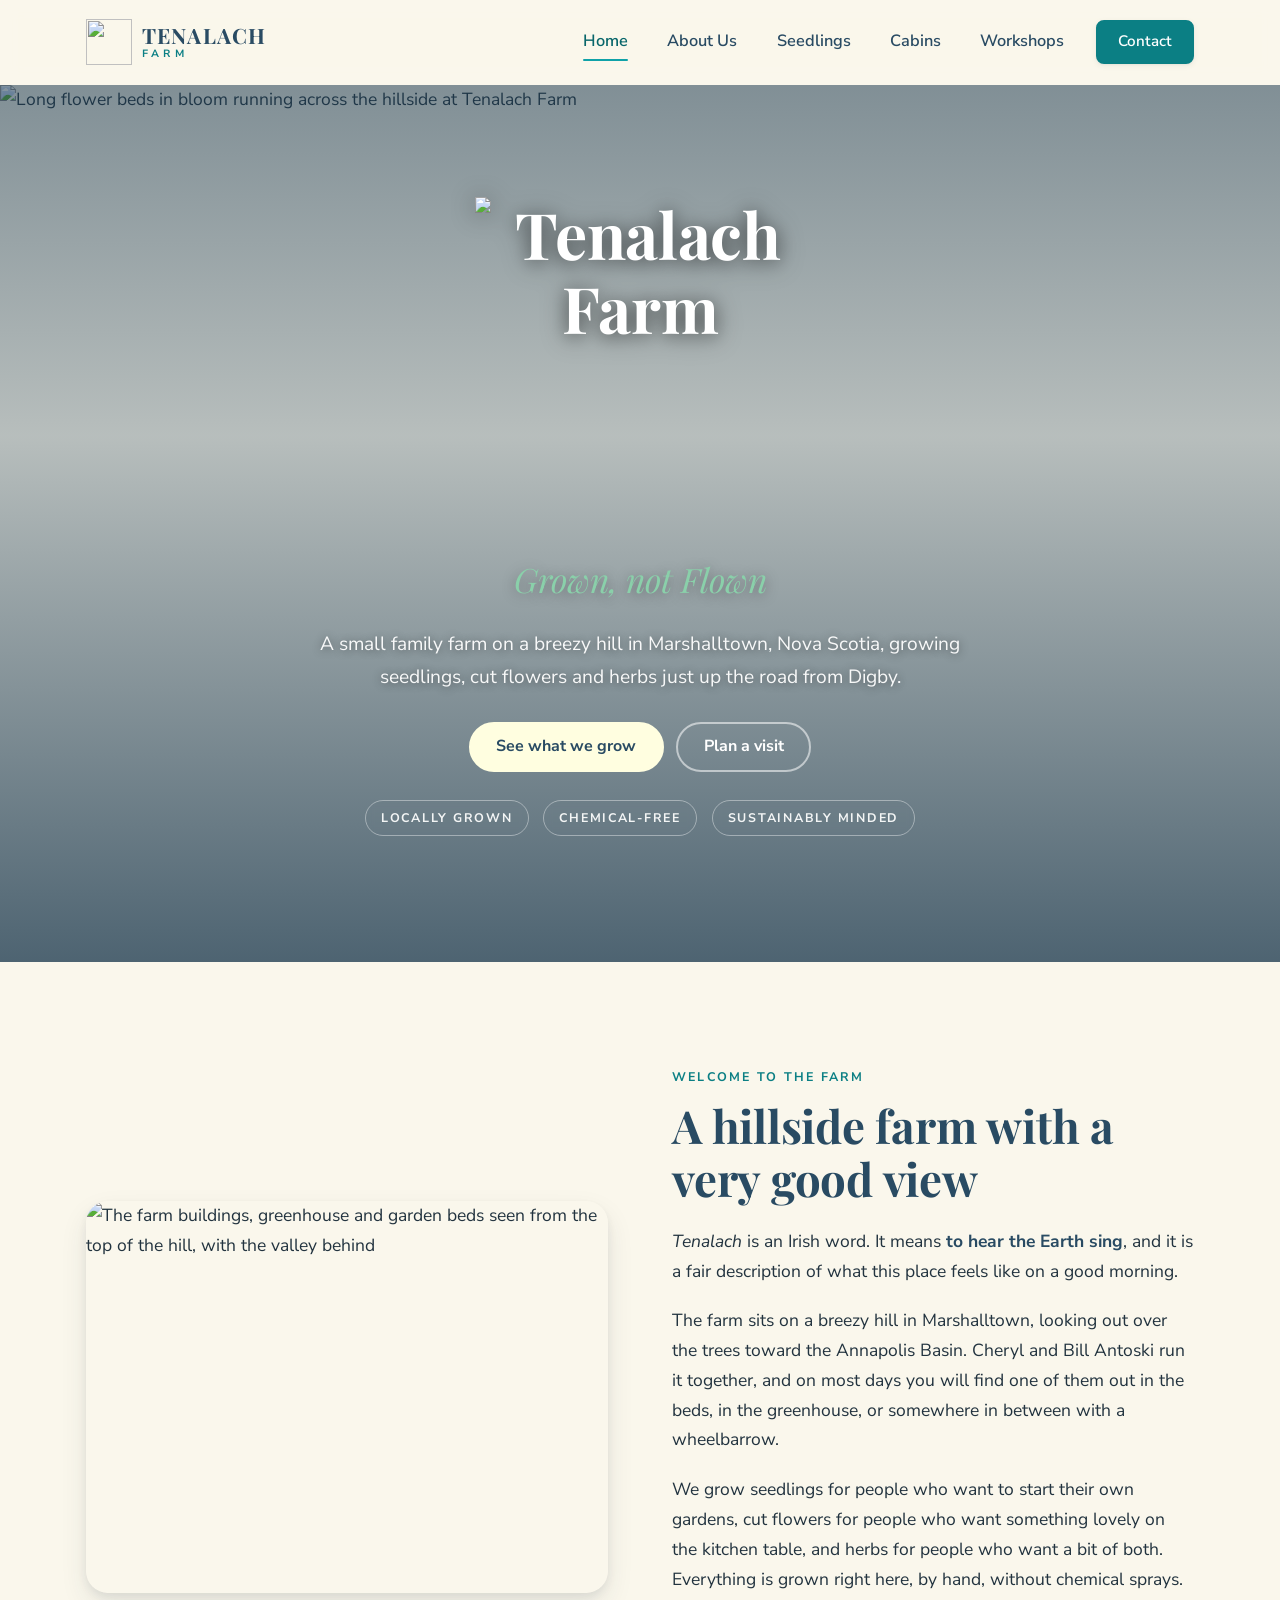
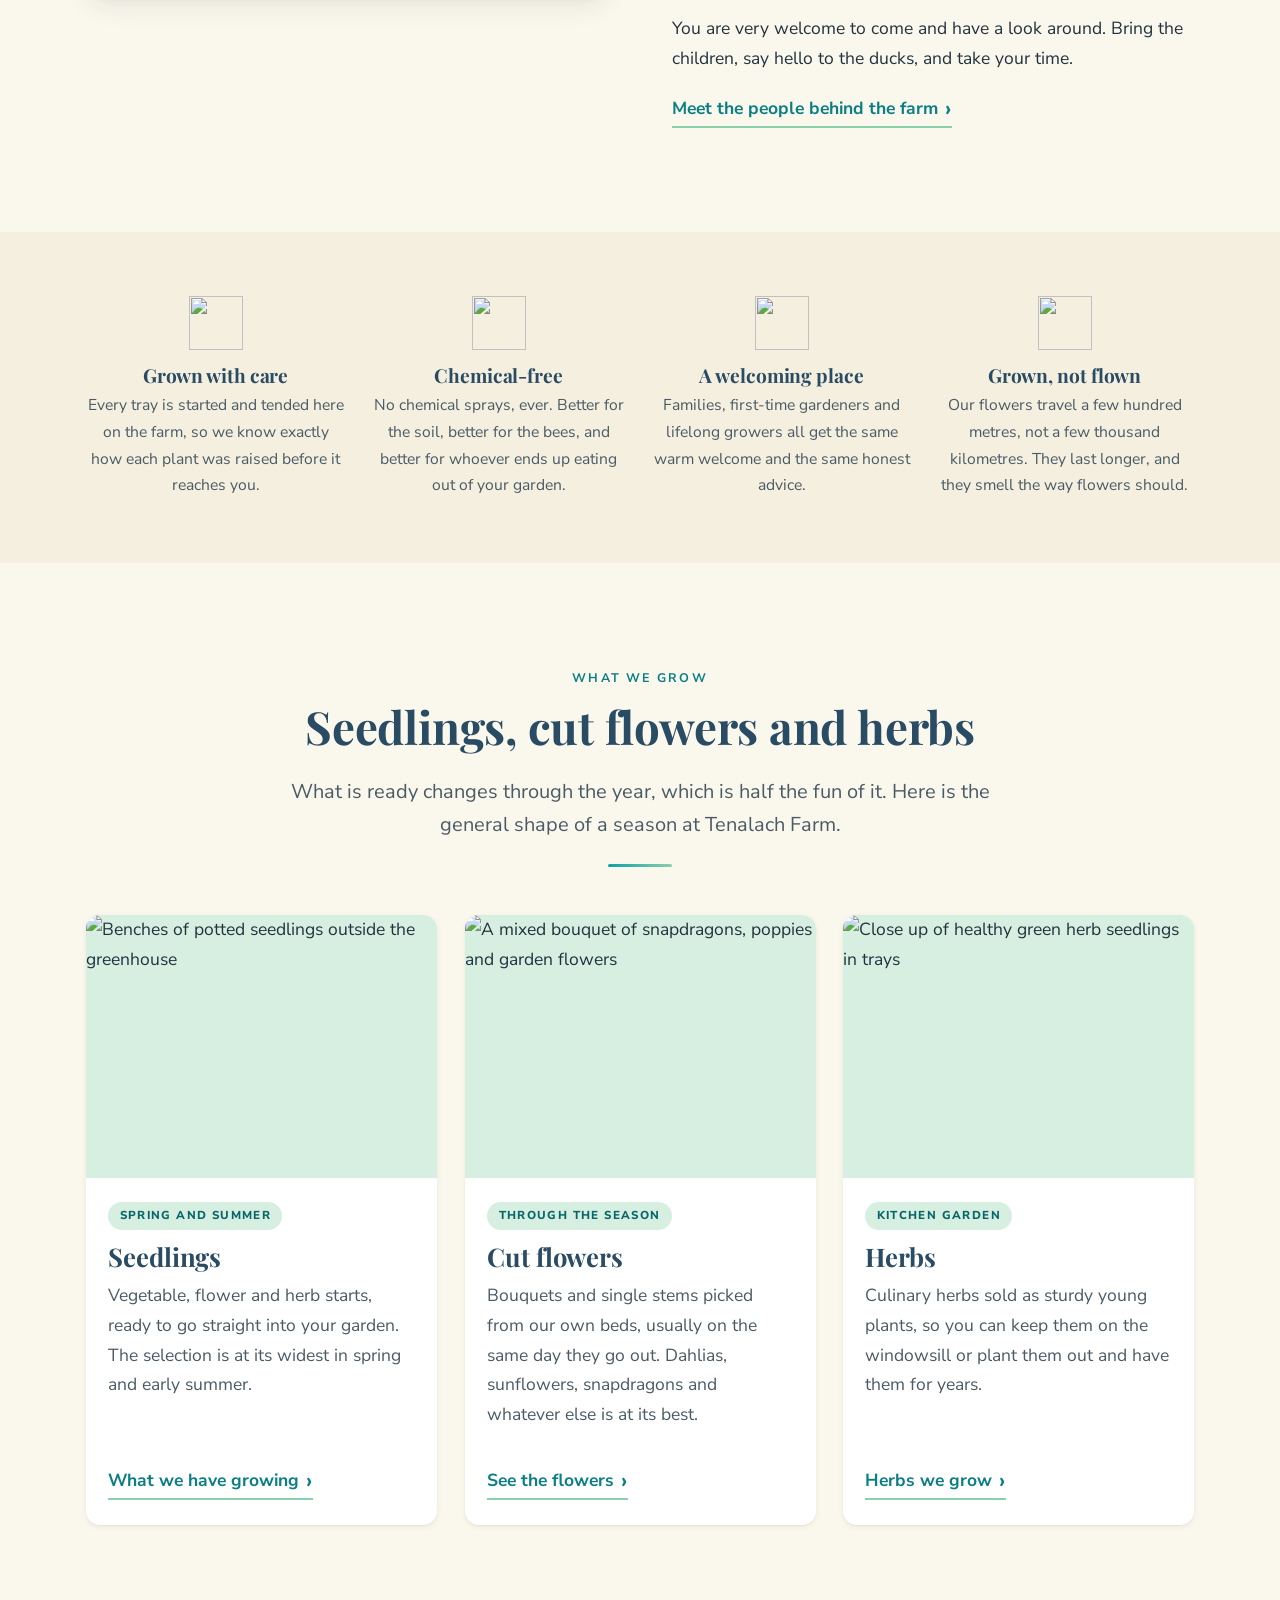
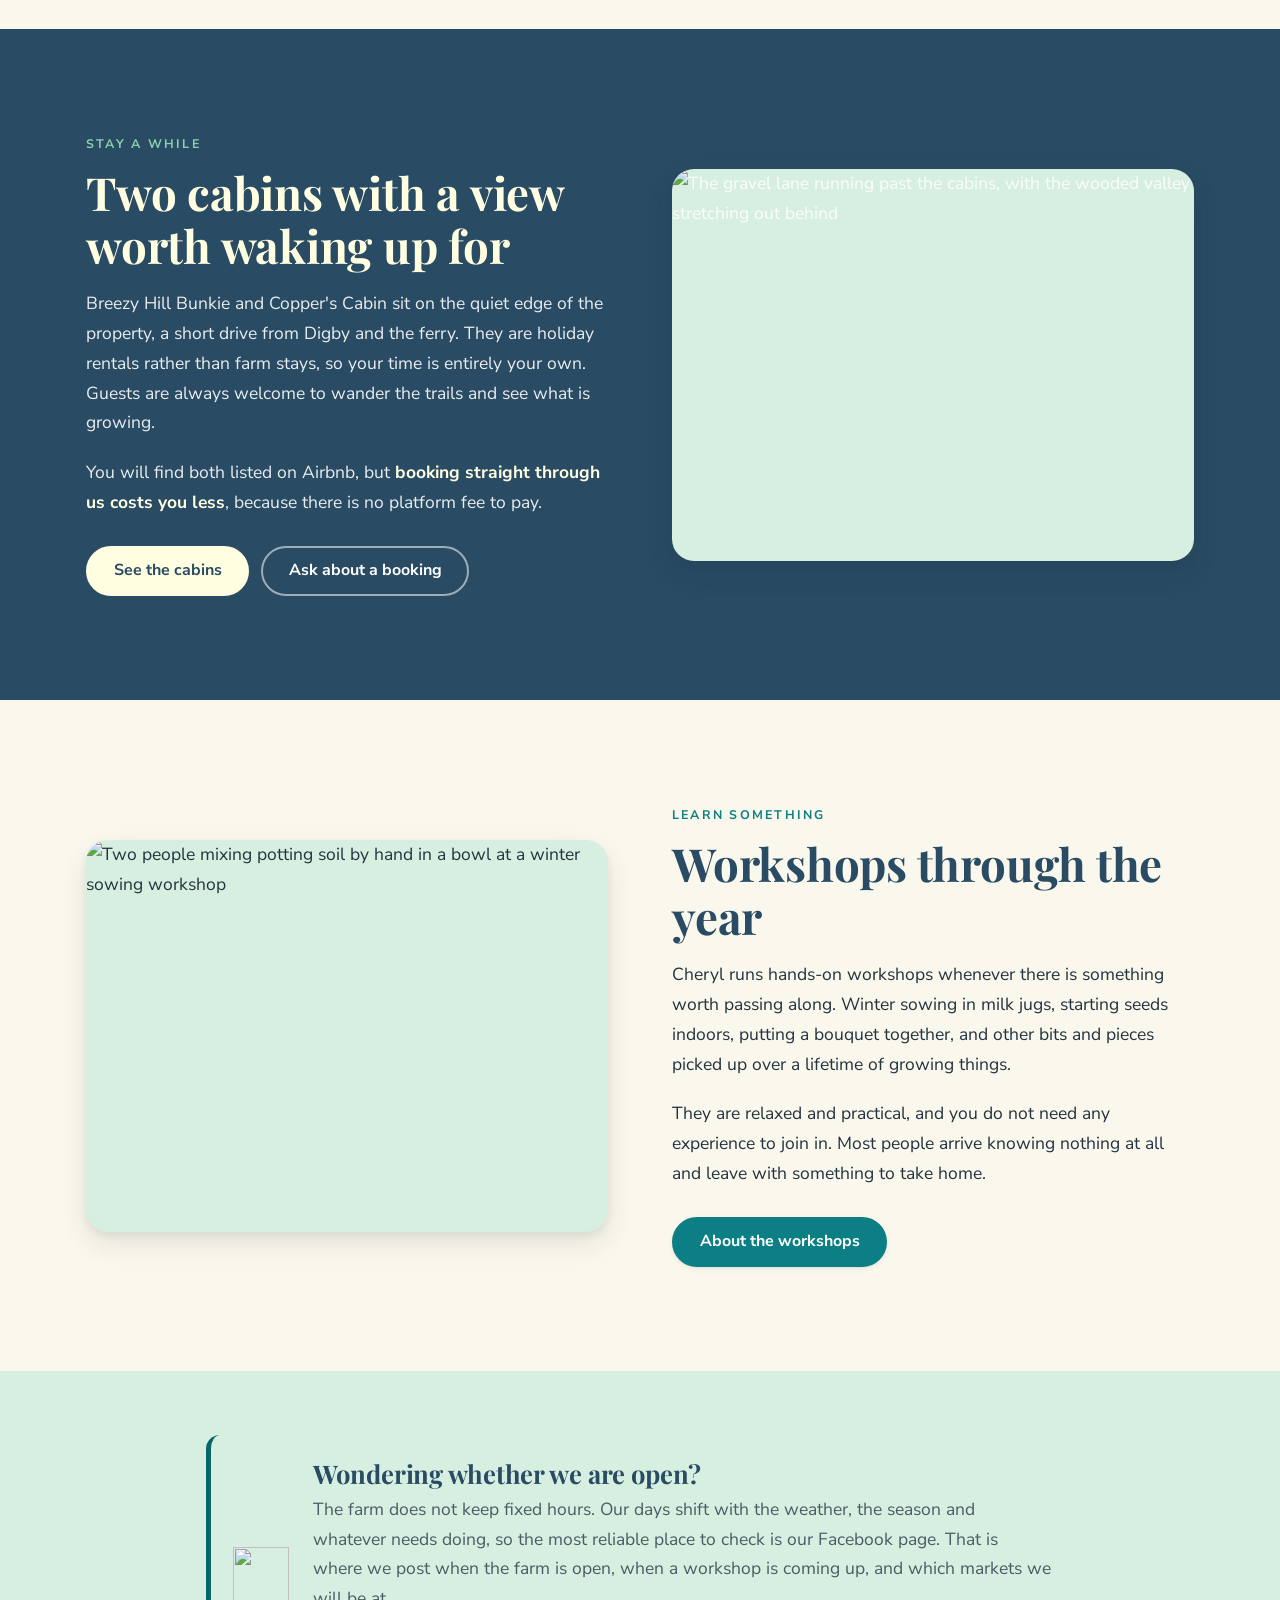
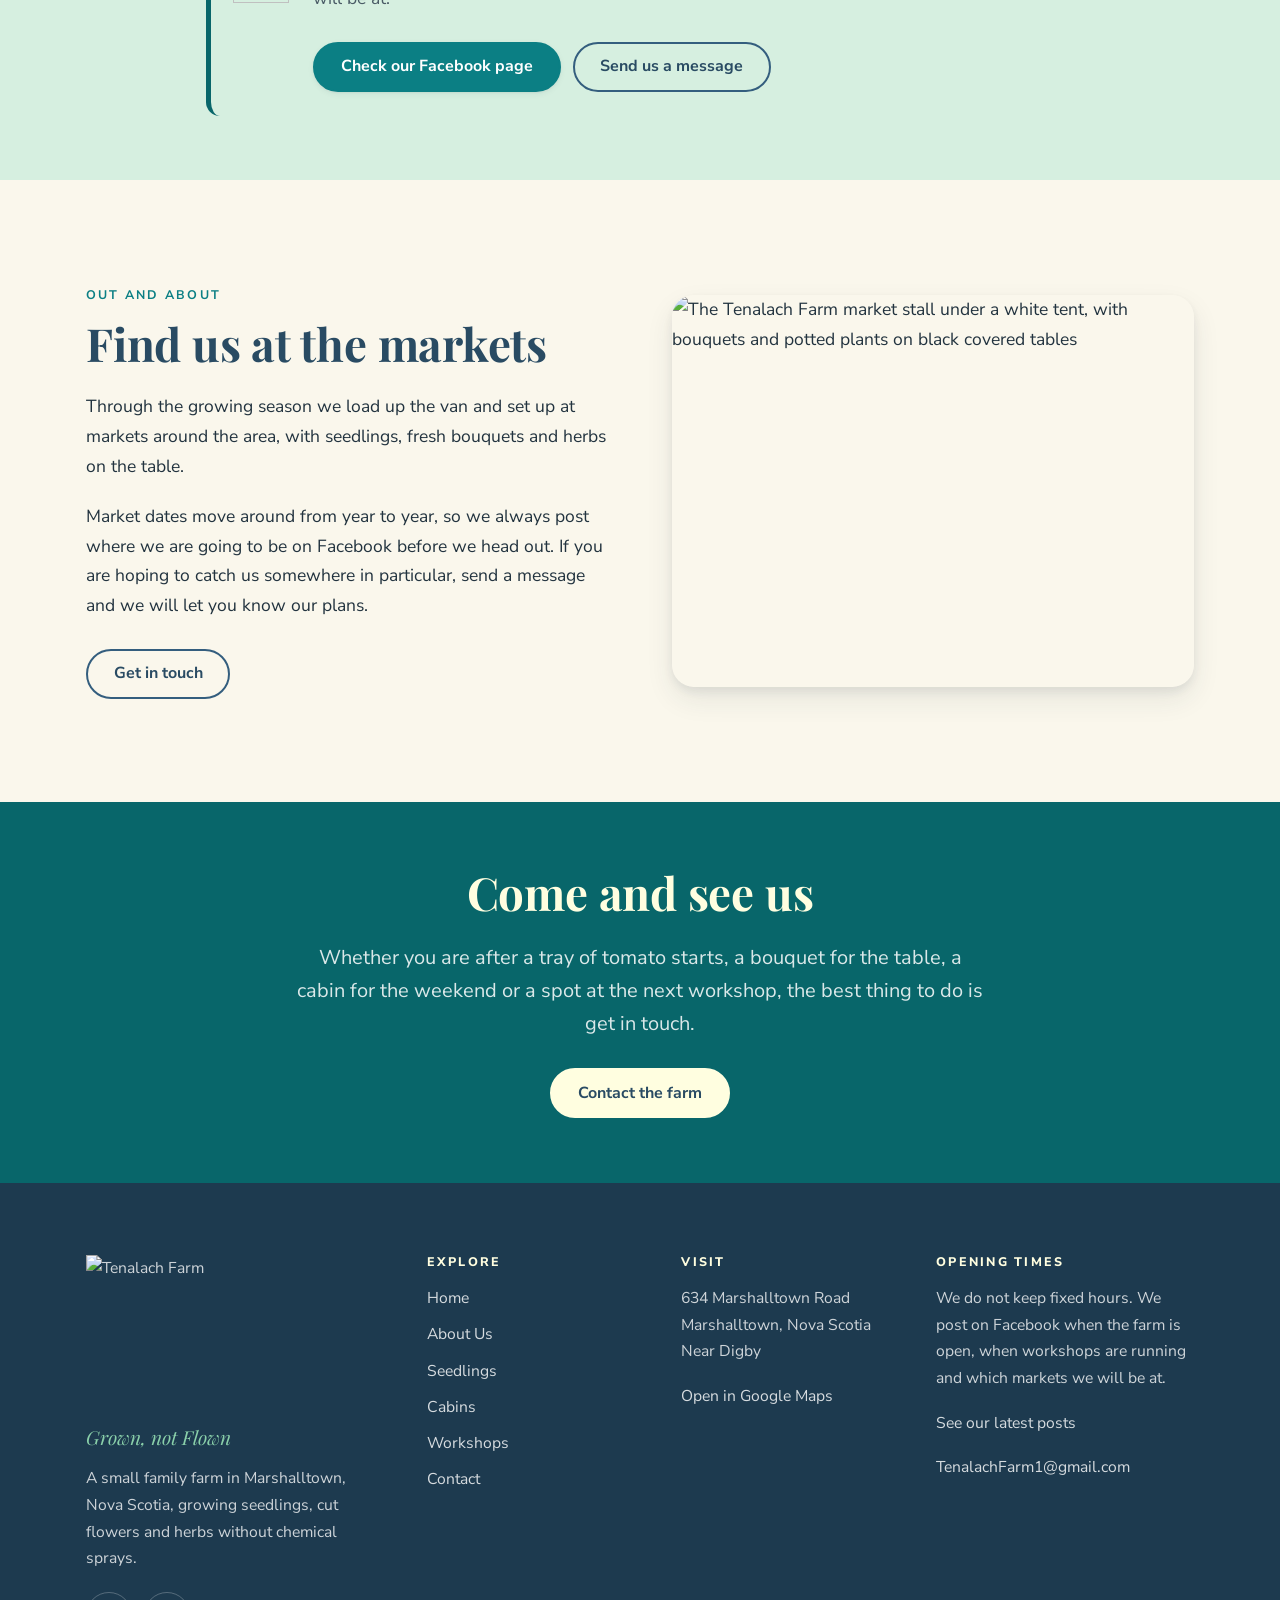
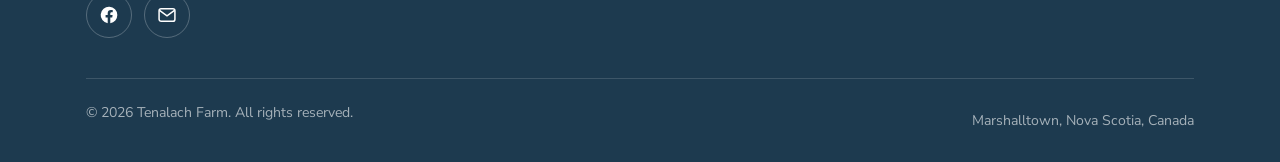
==== index.html @ 97e1217d "Add files via upload" ====
<!DOCTYPE html>
<html lang="en-CA">
<head>
<meta charset="utf-8">
<meta name="viewport" content="width=device-width, initial-scale=1">
<title>Tenalach Farm | Seedlings, Cut Flowers and Herbs in Marshalltown, Nova Scotia</title>
<meta name="description" content="A small family farm in Marshalltown, Nova Scotia, near Digby. Locally grown seedlings, cut flowers and herbs, hands-on workshops and two cabin rentals with a view.">
<link rel="canonical" href="https://tenalachfarm.ca/">

<meta property="og:type" content="website">
<meta property="og:title" content="Tenalach Farm | Marshalltown, Nova Scotia">
<meta property="og:description" content="Grown, not flown. Seedlings, cut flowers and herbs from a small family farm near Digby, Nova Scotia.">
<meta property="og:image" content="https://tenalachfarm.ca/images/farm/farm-flower-rows.jpg">
<meta property="og:locale" content="en_CA">
<meta name="theme-color" content="#345e7e">

<link rel="icon" href="images/brand/favicon.png" type="image/png">
<link rel="apple-touch-icon" href="images/brand/logo-mark.png">

<link rel="preconnect" href="https://fonts.googleapis.com">
<link rel="preconnect" href="https://fonts.gstatic.com" crossorigin>
<link href="https://fonts.googleapis.com/css2?family=Nunito+Sans:ital,wght@0,400;0,600;0,700;0,800;1,400&family=Playfair+Display:ital,wght@0,600;0,700;1,600&display=swap" rel="stylesheet">
<link rel="stylesheet" href="css/style.css">

<script type="application/ld+json">
{
  "@context": "https://schema.org",
  "@type": "LocalBusiness",
  "name": "Tenalach Farm",
  "description": "A small family farm growing seedlings, cut flowers and herbs in Marshalltown, Nova Scotia.",
  "slogan": "Grown, not Flown",
  "url": "https://tenalachfarm.ca/",
  "email": "TenalachFarm1@gmail.com",
  "image": "https://tenalachfarm.ca/images/farm/farm-flower-rows.jpg",
  "address": {
    "@type": "PostalAddress",
    "streetAddress": "634 Marshalltown Road",
    "addressLocality": "Marshalltown",
    "addressRegion": "NS",
    "addressCountry": "CA"
  },
  "sameAs": ["https://www.facebook.com/p/Tenalach-Farm-100064540729112/"]
}
</script>
</head>
<body>

<a class="skip-link" href="#main">Skip to main content</a>

<!-- ============================= HEADER ============================= -->
<header class="site-header">
  <div class="container header-inner">
    <a class="brand" href="index.html" aria-label="Tenalach Farm, home">
      <img class="brand-mark" src="images/brand/logo-mark.png" alt="" width="46" height="46">
      <span class="brand-text">
        <span class="brand-name">Tenalach</span>
        <span class="brand-sub">Farm</span>
      </span>
    </a>

    <nav class="nav-desktop" aria-label="Main">
      <ul>
        <li><a href="index.html" aria-current="page">Home</a></li>
        <li><a href="about.html">About Us</a></li>
        <li><a href="seedlings.html">Seedlings</a></li>
        <li><a href="cabins.html">Cabins</a></li>
        <li><a href="workshops.html">Workshops</a></li>
        <li><a class="btn btn--primary" href="contact.html">Contact</a></li>
      </ul>
    </nav>

    <button class="nav-toggle" type="button" aria-expanded="false" aria-controls="mobileNav" aria-label="Open menu">
      <span></span><span></span><span></span>
    </button>
  </div>
</header>

<div class="mobile-nav" id="mobileNav">
  <nav aria-label="Mobile">
    <ul>
      <li><a href="index.html" aria-current="page">Home</a></li>
      <li><a href="about.html">About Us</a></li>
      <li><a href="seedlings.html">Seedlings</a></li>
      <li><a href="cabins.html">Cabins</a></li>
      <li><a href="workshops.html">Workshops</a></li>
      <li><a href="contact.html">Contact</a></li>
    </ul>
  </nav>
  <div class="mobile-nav-footer">
    <p>634 Marshalltown Road<br>Marshalltown, Nova Scotia</p>
    <p><a href="mailto:TenalachFarm1@gmail.com">TenalachFarm1@gmail.com</a></p>
  </div>
</div>

<main id="main">

  <!-- ============================= HERO ============================= -->
  <section class="hero hero--center">
    <div class="hero__media">
      <img src="images/farm/farm-flower-rows.jpg"
           srcset="images/farm/farm-flower-rows-800.jpg 800w, images/farm/farm-flower-rows.jpg 1600w"
           sizes="100vw"
           alt="Long flower beds in bloom running across the hillside at Tenalach Farm"
           width="1600" height="900" fetchpriority="high" decoding="async">
    </div>
    <div class="container hero__inner">
      <h1><img class="hero__logo" src="images/brand/logo-full.png" alt="Tenalach Farm" width="512" height="512"></h1>
      <p class="hero__tagline">Grown, not Flown</p>
      <p class="hero__text">A small family farm on a breezy hill in Marshalltown, Nova Scotia, growing seedlings, cut flowers and herbs just up the road from Digby.</p>
      <div class="btn-row btn-row--center">
        <a class="btn btn--light" href="seedlings.html">See what we grow</a>
        <a class="btn btn--outline-light" href="contact.html">Plan a visit</a>
      </div>
      <ul class="hero__badges">
        <li>Locally grown</li>
        <li>Chemical-free</li>
        <li>Sustainably minded</li>
      </ul>
    </div>
  </section>

  <!-- ============================= WELCOME ============================= -->
  <section class="section">
    <div class="container">
      <div class="split">
        <div class="split__media reveal">
          <img src="images/farm/farm-overview.jpg"
               srcset="images/farm/farm-overview-800.jpg 800w, images/farm/farm-overview.jpg 1600w"
               sizes="(min-width: 56em) 50vw, 100vw"
               alt="The farm buildings, greenhouse and garden beds seen from the top of the hill, with the valley behind"
               width="1600" height="900" loading="lazy" decoding="async">
        </div>
        <div class="split__body reveal">
          <span class="eyebrow">Welcome to the farm</span>
          <h2>A hillside farm with a very good view</h2>
          <p><em>Tenalach</em> is an Irish word. It means <strong>to hear the Earth sing</strong>, and it is a fair description of what this place feels like on a good morning.</p>
          <p>The farm sits on a breezy hill in Marshalltown, looking out over the trees toward the Annapolis Basin. Cheryl and Bill Antoski run it together, and on most days you will find one of them out in the beds, in the greenhouse, or somewhere in between with a wheelbarrow.</p>
          <p>We grow seedlings for people who want to start their own gardens, cut flowers for people who want something lovely on the kitchen table, and herbs for people who want a bit of both. Everything is grown right here, by hand, without chemical sprays.</p>
          <p>You are very welcome to come and have a look around. Bring the children, say hello to the ducks, and take your time.</p>
          <a class="link-arrow" href="about.html">Meet the people behind the farm</a>
        </div>
      </div>
    </div>
  </section>

  <!-- ============================= VALUES ============================= -->
  <section class="section section--cream section--tight">
    <div class="container">
      <div class="values reveal-group">
        <div class="value reveal">
          <img class="value__icon" src="images/brand/icon-quality-blue.png" alt="" width="54" height="54" loading="lazy">
          <h3>Grown with care</h3>
          <p>Every tray is started and tended here on the farm, so we know exactly how each plant was raised before it reaches you.</p>
        </div>
        <div class="value reveal">
          <img class="value__icon" src="images/brand/icon-sun-blue.png" alt="" width="54" height="54" loading="lazy">
          <h3>Chemical-free</h3>
          <p>No chemical sprays, ever. Better for the soil, better for the bees, and better for whoever ends up eating out of your garden.</p>
        </div>
        <div class="value reveal">
          <img class="value__icon" src="images/brand/icon-people-blue.png" alt="" width="54" height="54" loading="lazy">
          <h3>A welcoming place</h3>
          <p>Families, first-time gardeners and lifelong growers all get the same warm welcome and the same honest advice.</p>
        </div>
        <div class="value reveal">
          <img class="value__icon" src="images/brand/icon-heart-blue.png" alt="" width="54" height="54" loading="lazy">
          <h3>Grown, not flown</h3>
          <p>Our flowers travel a few hundred metres, not a few thousand kilometres. They last longer, and they smell the way flowers should.</p>
        </div>
      </div>
    </div>
  </section>

  <!-- ============================= WHAT WE GROW ============================= -->
  <section class="section">
    <div class="container">
      <div class="section-head section-head--center reveal">
        <span class="eyebrow">What we grow</span>
        <h2>Seedlings, cut flowers and herbs</h2>
        <p class="lede">What is ready changes through the year, which is half the fun of it. Here is the general shape of a season at Tenalach Farm.</p>
        <div class="rule"></div>
      </div>

      <div class="card-grid reveal-group">
        <article class="card reveal">
          <div class="card__media">
            <img src="images/seedlings/seedlings-greenhouse-800.jpg"
                 srcset="images/seedlings/seedlings-greenhouse-800.jpg 800w, images/seedlings/seedlings-greenhouse.jpg 1600w"
                 sizes="(min-width: 56em) 33vw, 100vw"
                 alt="Benches of potted seedlings outside the greenhouse"
                 width="800" height="1422" loading="lazy" decoding="async">
          </div>
          <div class="card__body">
            <span class="card__tag">Spring and summer</span>
            <h3>Seedlings</h3>
            <p>Vegetable, flower and herb starts, ready to go straight into your garden. The selection is at its widest in spring and early summer.</p>
            <a class="link-arrow" href="seedlings.html">What we have growing</a>
          </div>
        </article>

        <article class="card reveal">
          <div class="card__media">
            <img src="images/flowers/bouquet-mixed-800.jpg"
                 srcset="images/flowers/bouquet-mixed-800.jpg 800w, images/flowers/bouquet-mixed.jpg 1536w"
                 sizes="(min-width: 56em) 33vw, 100vw"
                 alt="A mixed bouquet of snapdragons, poppies and garden flowers"
                 width="800" height="1067" loading="lazy" decoding="async">
          </div>
          <div class="card__body">
            <span class="card__tag">Through the season</span>
            <h3>Cut flowers</h3>
            <p>Bouquets and single stems picked from our own beds, usually on the same day they go out. Dahlias, sunflowers, snapdragons and whatever else is at its best.</p>
            <a class="link-arrow" href="seedlings.html#flowers">See the flowers</a>
          </div>
        </article>

        <article class="card reveal">
          <div class="card__media">
            <img src="images/seedlings/seedlings-leafy-800.jpg"
                 srcset="images/seedlings/seedlings-leafy-800.jpg 800w, images/seedlings/seedlings-leafy.jpg 1350w"
                 sizes="(min-width: 56em) 33vw, 100vw"
                 alt="Close up of healthy green herb seedlings in trays"
                 width="800" height="1067" loading="lazy" decoding="async">
          </div>
          <div class="card__body">
            <span class="card__tag">Kitchen garden</span>
            <h3>Herbs</h3>
            <p>Culinary herbs sold as sturdy young plants, so you can keep them on the windowsill or plant them out and have them for years.</p>
            <a class="link-arrow" href="seedlings.html#herbs">Herbs we grow</a>
          </div>
        </article>
      </div>
    </div>
  </section>

  <!-- ============================= CABINS ============================= -->
  <section class="section section--blue">
    <div class="container">
      <div class="showcase showcase--reverse">
        <div class="showcase__media reveal">
          <img src="images/farm/farm-cabins-lane.jpg"
               srcset="images/farm/farm-cabins-lane-800.jpg 800w, images/farm/farm-cabins-lane.jpg 1600w"
               sizes="(min-width: 56em) 50vw, 100vw"
               alt="The gravel lane running past the cabins, with the wooded valley stretching out behind"
               width="1600" height="900" loading="lazy" decoding="async">
        </div>
        <div class="showcase__body reveal">
          <span class="eyebrow">Stay a while</span>
          <h2>Two cabins with a view worth waking up for</h2>
          <p>Breezy Hill Bunkie and Copper's Cabin sit on the quiet edge of the property, a short drive from Digby and the ferry. They are holiday rentals rather than farm stays, so your time is entirely your own. Guests are always welcome to wander the trails and see what is growing.</p>
          <p>You will find both listed on Airbnb, but <strong>booking straight through us costs you less</strong>, because there is no platform fee to pay.</p>
          <div class="btn-row">
            <a class="btn btn--light" href="cabins.html">See the cabins</a>
            <a class="btn btn--outline-light" href="cabins.html#enquire">Ask about a booking</a>
          </div>
        </div>
      </div>
    </div>
  </section>

  <!-- ============================= WORKSHOPS ============================= -->
  <section class="section">
    <div class="container">
      <div class="showcase">
        <div class="showcase__media reveal">
          <img src="images/workshops/workshop-soil-hands.jpg"
               srcset="images/workshops/workshop-soil-hands-800.jpg 800w, images/workshops/workshop-soil-hands.jpg 1536w"
               sizes="(min-width: 56em) 50vw, 100vw"
               alt="Two people mixing potting soil by hand in a bowl at a winter sowing workshop"
               width="1536" height="2048" loading="lazy" decoding="async">
        </div>
        <div class="showcase__body reveal">
          <span class="eyebrow">Learn something</span>
          <h2>Workshops through the year</h2>
          <p>Cheryl runs hands-on workshops whenever there is something worth passing along. Winter sowing in milk jugs, starting seeds indoors, putting a bouquet together, and other bits and pieces picked up over a lifetime of growing things.</p>
          <p>They are relaxed and practical, and you do not need any experience to join in. Most people arrive knowing nothing at all and leave with something to take home.</p>
          <div class="btn-row">
            <a class="btn btn--primary" href="workshops.html">About the workshops</a>
          </div>
        </div>
      </div>
    </div>
  </section>

  <!-- ============================= HOURS / FACEBOOK ============================= -->
  <section class="section section--sage section--tight">
    <div class="container container--mid">
      <div class="notice notice--sage fb-callout reveal">
        <img class="fb-callout__icon" src="images/brand/icon-people-blue.png" alt="" width="56" height="56" loading="lazy">
        <div>
          <h3>Wondering whether we are open?</h3>
          <p>The farm does not keep fixed hours. Our days shift with the weather, the season and whatever needs doing, so the most reliable place to check is our Facebook page. That is where we post when the farm is open, when a workshop is coming up, and which markets we will be at.</p>
          <div class="btn-row">
            <a class="btn btn--primary" href="https://www.facebook.com/p/Tenalach-Farm-100064540729112/" target="_blank" rel="noopener">Check our Facebook page</a>
            <a class="btn btn--ghost" href="contact.html">Send us a message</a>
          </div>
        </div>
      </div>
    </div>
  </section>

  <!-- ============================= MARKETS ============================= -->
  <section class="section">
    <div class="container">
      <div class="split split--reverse">
        <div class="split__media reveal">
          <img src="images/market/market-booth.jpg"
               alt="The Tenalach Farm market stall under a white tent, with bouquets and potted plants on black covered tables"
               width="720" height="960" loading="lazy" decoding="async">
        </div>
        <div class="split__body reveal">
          <span class="eyebrow">Out and about</span>
          <h2>Find us at the markets</h2>
          <p>Through the growing season we load up the van and set up at markets around the area, with seedlings, fresh bouquets and herbs on the table.</p>
          <p>Market dates move around from year to year, so we always post where we are going to be on Facebook before we head out. If you are hoping to catch us somewhere in particular, send a message and we will let you know our plans.</p>
          <div class="btn-row">
            <a class="btn btn--ghost" href="contact.html">Get in touch</a>
          </div>
        </div>
      </div>
    </div>
  </section>

  <!-- ============================= CTA ============================= -->
  <section class="section section--teal section--tight">
    <div class="container container--narrow">
      <div class="section-head section-head--center reveal" style="margin-bottom:0">
        <h2>Come and see us</h2>
        <p class="lede">Whether you are after a tray of tomato starts, a bouquet for the table, a cabin for the weekend or a spot at the next workshop, the best thing to do is get in touch.</p>
        <div class="btn-row btn-row--center">
          <a class="btn btn--light" href="contact.html">Contact the farm</a>
        </div>
      </div>
    </div>
  </section>

</main>

<!-- ============================= FOOTER ============================= -->
<footer class="site-footer">
  <div class="container">
    <div class="footer-grid">
      <div>
        <img class="footer-logo" src="images/brand/logo-full.png" alt="Tenalach Farm" width="150" height="150" loading="lazy">
        <p class="footer-tagline">Grown, not Flown</p>
        <p>A small family farm in Marshalltown, Nova Scotia, growing seedlings, cut flowers and herbs without chemical sprays.</p>
        <div class="social-row">
          <a href="https://www.facebook.com/p/Tenalach-Farm-100064540729112/" target="_blank" rel="noopener" aria-label="Tenalach Farm on Facebook">
            <svg viewBox="0 0 24 24" fill="currentColor" aria-hidden="true"><path d="M22 12a10 10 0 1 0-11.56 9.88v-6.99H7.9V12h2.54V9.8c0-2.5 1.49-3.89 3.77-3.89 1.09 0 2.24.2 2.24.2v2.46h-1.26c-1.24 0-1.63.77-1.63 1.56V12h2.78l-.45 2.89h-2.33v6.99A10 10 0 0 0 22 12Z"/></svg>
          </a>
          <a href="mailto:TenalachFarm1@gmail.com" aria-label="Email Tenalach Farm">
            <svg viewBox="0 0 24 24" fill="none" stroke="currentColor" stroke-width="1.8" aria-hidden="true"><rect x="2.5" y="4.5" width="19" height="15" rx="2.5"/><path d="m3 6.5 9 6.5 9-6.5"/></svg>
          </a>
        </div>
      </div>

      <div>
        <h4>Explore</h4>
        <ul class="footer-nav">
          <li><a href="index.html">Home</a></li>
          <li><a href="about.html">About Us</a></li>
          <li><a href="seedlings.html">Seedlings</a></li>
          <li><a href="cabins.html">Cabins</a></li>
          <li><a href="workshops.html">Workshops</a></li>
          <li><a href="contact.html">Contact</a></li>
        </ul>
      </div>

      <div>
        <h4>Visit</h4>
        <p>
          634 Marshalltown Road<br>
          Marshalltown, Nova Scotia<br>
          Near Digby
        </p>
        <p><a href="https://maps.google.com/?q=634+Marshalltown+Road,+Marshalltown,+Nova+Scotia" target="_blank" rel="noopener">Open in Google Maps</a></p>
      </div>

      <div>
        <h4>Opening times</h4>
        <p>We do not keep fixed hours. We post on Facebook when the farm is open, when workshops are running and which markets we will be at.</p>
        <p><a href="https://www.facebook.com/p/Tenalach-Farm-100064540729112/" target="_blank" rel="noopener">See our latest posts</a></p>
        <p><a href="mailto:TenalachFarm1@gmail.com">TenalachFarm1@gmail.com</a></p>
      </div>
    </div>

    <div class="footer-bottom">
      <p>&copy; <span data-year>2026</span> Tenalach Farm. All rights reserved.</p>
      <p>Marshalltown, Nova Scotia, Canada</p>
    </div>
  </div>
</footer>

<script src="js/main.js" defer></script>
</body>
</html>
---- css/style.css ----
/* ==========================================================================
   Tenalach Farm
   Marshalltown, Nova Scotia
   --------------------------------------------------------------------------
   Built mobile first. Every base rule targets small screens; the media
   queries at 40em / 56em / 75em progressively enhance for larger displays.
   ========================================================================== */

/* --------------------------------------------------------------------------
   1. Design tokens
   -------------------------------------------------------------------------- */

:root {
  /* Brand colours sampled directly from the supplied logo files */
  --teal:        #0fa2a8;
  --teal-dark:   #0b7f84;
  --teal-deep:   #08666a;
  --sage:        #8ad0aa;
  --sage-soft:   #d6efe0;
  --cream:       #fffee0;
  --blue:        #345e7e;
  --blue-dark:   #294b63;
  --blue-deep:   #1d3a4f;

  /* Neutrals, warmed slightly so nothing reads as clinical white */
  --paper:       #faf7ec;
  --paper-warm:  #f4efdf;
  --ink:         #22333f;
  --ink-soft:    #4a5b66;
  --line:        rgba(52, 94, 126, 0.16);

  --shadow-sm:   0 1px 2px rgba(34, 51, 63, 0.06), 0 2px 6px rgba(34, 51, 63, 0.06);
  --shadow-md:   0 4px 10px rgba(34, 51, 63, 0.08), 0 12px 28px rgba(34, 51, 63, 0.09);
  --shadow-lg:   0 10px 24px rgba(34, 51, 63, 0.10), 0 24px 60px rgba(34, 51, 63, 0.13);

  --radius-sm:   8px;
  --radius:      14px;
  --radius-lg:   22px;

  --font-display: "Playfair Display", Georgia, "Times New Roman", serif;
  --font-body:    "Nunito Sans", -apple-system, BlinkMacSystemFont, "Segoe UI", Roboto, Helvetica, Arial, sans-serif;

  --header-h:     68px;
  --container:    1180px;
  --gutter:       20px;

  --ease:         cubic-bezier(0.22, 0.61, 0.36, 1);
}

/* --------------------------------------------------------------------------
   2. Reset and base
   -------------------------------------------------------------------------- */

*, *::before, *::after { box-sizing: border-box; }

html {
  -webkit-text-size-adjust: 100%;
  scroll-behavior: smooth;
  scroll-padding-top: calc(var(--header-h) + 12px);
}

body {
  margin: 0;
  background: var(--paper);
  color: var(--ink);
  font-family: var(--font-body);
  font-size: 1.0625rem;      /* 17px, comfortable for all ages */
  line-height: 1.7;
  -webkit-font-smoothing: antialiased;
  overflow-x: hidden;
}

body.is-locked { overflow: hidden; }

img, picture, svg, video {
  display: block;
  max-width: 100%;
  height: auto;
}

h1, h2, h3, h4 {
  font-family: var(--font-display);
  font-weight: 700;
  line-height: 1.15;
  color: var(--blue-dark);
  margin: 0 0 0.5em;
  letter-spacing: -0.005em;
}

h1 { font-size: clamp(2.1rem, 7vw, 4rem); }
h2 { font-size: clamp(1.75rem, 5.2vw, 2.85rem); }
h3 { font-size: clamp(1.25rem, 3.6vw, 1.6rem); }
h4 { font-size: 1.1rem; }

p { margin: 0 0 1.15em; }
p:last-child { margin-bottom: 0; }

a { color: var(--teal-dark); text-decoration-thickness: 1px; text-underline-offset: 3px; }
a:hover { color: var(--teal-deep); }

ul, ol { margin: 0 0 1.15em; padding-left: 1.3em; }
li { margin-bottom: 0.4em; }

strong { font-weight: 700; color: var(--blue-dark); }

hr {
  border: 0;
  border-top: 1px solid var(--line);
  margin: 2.5rem 0;
}

:focus-visible {
  outline: 3px solid var(--teal);
  outline-offset: 3px;
  border-radius: 3px;
}

::selection { background: var(--sage); color: var(--blue-dark); }

/* --------------------------------------------------------------------------
   3. Layout helpers
   -------------------------------------------------------------------------- */

.container {
  width: 100%;
  max-width: var(--container);
  margin-inline: auto;
  padding-inline: var(--gutter);
}

.container--narrow { max-width: 760px; }
.container--mid { max-width: 940px; }

.section { padding-block: clamp(3rem, 9vw, 6.5rem); }
.section--tight { padding-block: clamp(2.25rem, 6vw, 4rem); }

.section--cream   { background: var(--paper-warm); }
.section--sage    { background: var(--sage-soft); }
.section--blue    { background: var(--blue-dark); }
.section--teal    { background: var(--teal-deep); }

.section--blue, .section--teal { color: rgba(255, 255, 255, 0.9); }
.section--blue h1, .section--blue h2, .section--blue h3,
.section--teal h1, .section--teal h2, .section--teal h3 { color: var(--cream); }
/* Body links go sage on the dark bands, but buttons must keep their own
   colours, so they are excluded rather than fought with !important. */
.section--blue a:not(.btn), .section--teal a:not(.btn) { color: var(--sage); }
.section--blue strong, .section--teal strong { color: var(--cream); }

.skip-link {
  position: absolute;
  left: -9999px;
  top: 0;
  z-index: 200;
  background: var(--blue-dark);
  color: var(--cream);
  padding: 0.85rem 1.25rem;
  border-radius: 0 0 var(--radius-sm) 0;
  font-weight: 700;
}
.skip-link:focus { left: 0; }

.sr-only {
  position: absolute;
  width: 1px; height: 1px;
  padding: 0; margin: -1px;
  overflow: hidden;
  clip: rect(0 0 0 0);
  white-space: nowrap;
  border: 0;
}

/* --------------------------------------------------------------------------
   4. Section headings
   -------------------------------------------------------------------------- */

.section-head { margin-bottom: clamp(1.75rem, 4vw, 3rem); }
.section-head--center { text-align: center; margin-inline: auto; max-width: 720px; }

.eyebrow {
  display: block;
  font-size: 0.78rem;
  font-weight: 700;
  letter-spacing: 0.18em;
  text-transform: uppercase;
  color: var(--teal-dark);
  margin-bottom: 0.75rem;
}
.section--blue .eyebrow, .section--teal .eyebrow { color: var(--sage); }

.lede {
  font-size: clamp(1.075rem, 2.4vw, 1.25rem);
  line-height: 1.65;
  color: var(--ink-soft);
}
.section--blue .lede, .section--teal .lede { color: rgba(255, 255, 255, 0.85); }

/* Small sage sprig used as a divider under centred headings */
.rule {
  width: 64px;
  height: 3px;
  border-radius: 3px;
  background: linear-gradient(90deg, var(--teal), var(--sage));
  margin: 1.25rem 0 0;
}
.section-head--center .rule { margin-inline: auto; }

/* --------------------------------------------------------------------------
   5. Buttons
   -------------------------------------------------------------------------- */

.btn {
  display: inline-flex;
  align-items: center;
  justify-content: center;
  gap: 0.55em;
  min-height: 50px;                 /* generous tap target on phones */
  padding: 0.8rem 1.6rem;
  border: 2px solid transparent;
  border-radius: 999px;
  font-family: var(--font-body);
  font-size: 1rem;
  font-weight: 700;
  line-height: 1.2;
  text-align: center;
  text-decoration: none;
  cursor: pointer;
  transition: transform 0.18s var(--ease), background-color 0.18s var(--ease),
              color 0.18s var(--ease), border-color 0.18s var(--ease),
              box-shadow 0.18s var(--ease);
}

.btn:active { transform: translateY(1px); }

.btn--primary {
  background: var(--teal-dark);
  border-color: var(--teal-dark);
  color: #fff;
  box-shadow: var(--shadow-sm);
}
.btn--primary:hover { background: var(--teal-deep); border-color: var(--teal-deep); color: #fff; box-shadow: var(--shadow-md); }

.btn--ghost {
  background: transparent;
  border-color: var(--blue);
  color: var(--blue-dark);
}
.btn--ghost:hover { background: var(--blue-dark); border-color: var(--blue-dark); color: var(--cream); }

.btn--light {
  background: var(--cream);
  border-color: var(--cream);
  color: var(--blue-dark);
}
.btn--light:hover { background: #fff; border-color: #fff; color: var(--blue-dark); }

.btn--outline-light {
  background: transparent;
  border-color: rgba(255, 255, 255, 0.55);
  color: #fff;
}
.btn--outline-light:hover { background: rgba(255, 255, 255, 0.12); border-color: #fff; color: #fff; }

.btn--block { width: 100%; }

.btn-row {
  display: flex;
  flex-wrap: wrap;
  gap: 0.75rem;
  margin-top: 1.75rem;
}
.btn-row--center { justify-content: center; }

/* Text link with a chevron */
.link-arrow {
  display: inline-flex;
  align-items: center;
  gap: 0.4em;
  font-weight: 700;
  text-decoration: none;
  border-bottom: 2px solid var(--sage);
  padding-bottom: 2px;
}
.link-arrow::after {
  content: "\203A";
  font-size: 1.3em;
  line-height: 0;
  transition: transform 0.18s var(--ease);
}
.link-arrow:hover::after { transform: translateX(4px); }

/* --------------------------------------------------------------------------
   6. Site header
   -------------------------------------------------------------------------- */

.site-header {
  position: sticky;
  top: 0;
  z-index: 100;
  background: rgba(250, 247, 236, 0.92);
  backdrop-filter: saturate(150%) blur(10px);
  -webkit-backdrop-filter: saturate(150%) blur(10px);
  border-bottom: 1px solid transparent;
  transition: box-shadow 0.25s var(--ease), border-color 0.25s var(--ease),
              background-color 0.25s var(--ease);
}

.site-header.is-stuck {
  border-bottom-color: var(--line);
  box-shadow: 0 2px 14px rgba(34, 51, 63, 0.07);
}

.header-inner {
  display: flex;
  align-items: center;
  justify-content: space-between;
  gap: 1rem;
  min-height: var(--header-h);
}

.brand {
  display: inline-flex;
  align-items: center;
  gap: 0.6rem;
  text-decoration: none;
  color: var(--blue-dark);
  flex-shrink: 0;
}

.brand-mark { width: 38px; height: 38px; }

.brand-text { display: flex; flex-direction: column; line-height: 1; }

.brand-name {
  font-family: var(--font-display);
  font-size: 1.15rem;
  font-weight: 700;
  letter-spacing: 0.06em;
  text-transform: uppercase;
}

.brand-sub {
  font-size: 0.62rem;
  font-weight: 700;
  letter-spacing: 0.42em;
  text-transform: uppercase;
  color: var(--teal-dark);
  margin-top: 3px;
}

/* Desktop navigation is hidden until there is room for it */
.nav-desktop { display: none; }

.nav-toggle {
  display: inline-flex;
  flex-direction: column;
  align-items: center;
  justify-content: center;
  gap: 5px;
  width: 48px;
  height: 48px;
  padding: 0;
  background: transparent;
  border: 0;
  border-radius: var(--radius-sm);
  cursor: pointer;
}

.nav-toggle span {
  display: block;
  width: 24px;
  height: 2px;
  border-radius: 2px;
  background: var(--blue-dark);
  transition: transform 0.28s var(--ease), opacity 0.2s var(--ease);
}

.nav-toggle[aria-expanded="true"] span:nth-child(1) { transform: translateY(7px) rotate(45deg); }
.nav-toggle[aria-expanded="true"] span:nth-child(2) { opacity: 0; }
.nav-toggle[aria-expanded="true"] span:nth-child(3) { transform: translateY(-7px) rotate(-45deg); }

/* --------------------------------------------------------------------------
   7. Mobile navigation overlay
   -------------------------------------------------------------------------- */

.mobile-nav {
  position: fixed;
  inset: 0;
  z-index: 99;
  background: var(--blue-dark);
  padding: calc(var(--header-h) + 1.5rem) var(--gutter) 2rem;
  overflow-y: auto;
  opacity: 0;
  visibility: hidden;
  transform: translateY(-8px);
  transition: opacity 0.25s var(--ease), transform 0.25s var(--ease), visibility 0.25s;
}

.mobile-nav.is-open {
  opacity: 1;
  visibility: visible;
  transform: none;
}

.mobile-nav ul {
  list-style: none;
  margin: 0 0 2rem;
  padding: 0;
}

.mobile-nav li { margin: 0; border-bottom: 1px solid rgba(255, 255, 255, 0.12); }

.mobile-nav a {
  display: block;
  padding: 1.05rem 0.25rem;
  font-family: var(--font-display);
  font-size: 1.5rem;
  font-weight: 600;
  color: var(--cream);
  text-decoration: none;
}

.mobile-nav a:hover,
.mobile-nav a[aria-current="page"] { color: var(--sage); }

.mobile-nav-footer {
  color: rgba(255, 255, 255, 0.75);
  font-size: 0.95rem;
}
.mobile-nav-footer a { color: var(--sage); }

/* --------------------------------------------------------------------------
   8. Hero
   -------------------------------------------------------------------------- */

.hero {
  position: relative;
  display: flex;
  align-items: center;
  min-height: 78vh;
  min-height: 78svh;
  padding-block: clamp(3.5rem, 12vw, 7rem);
  overflow: hidden;
  isolation: isolate;
}

.hero--page {
  min-height: 44vh;
  min-height: 44svh;
  padding-block: clamp(3rem, 9vw, 5.5rem);
}

.hero__media {
  position: absolute;
  inset: 0;
  z-index: -2;
}

.hero__media img {
  width: 100%;
  height: 100%;
  object-fit: cover;
  object-position: center 55%;
}

/* Scrim keeps the cream type readable over any photo */
.hero::after {
  content: "";
  position: absolute;
  inset: 0;
  z-index: -1;
  background:
    linear-gradient(180deg, rgba(29, 58, 79, 0.55) 0%, rgba(29, 58, 79, 0.30) 40%, rgba(29, 58, 79, 0.78) 100%);
}

/* Interior heroes are short, so their text sits in the lightest part of the
   gradient above. Give them a flatter, stronger scrim instead. */
.hero--page::after {
  background: linear-gradient(180deg, rgba(29, 58, 79, 0.64) 0%, rgba(29, 58, 79, 0.54) 50%, rgba(29, 58, 79, 0.74) 100%);
}

.hero__inner { position: relative; color: #fff; }
.hero--center .hero__inner { text-align: center; max-width: 760px; margin-inline: auto; }

.hero__logo {
  width: min(280px, 72vw);
  margin: 0 auto 1.5rem;
  filter: drop-shadow(0 2px 12px rgba(0, 0, 0, 0.35));
}

.hero h1 {
  color: #fff;
  text-shadow: 0 2px 18px rgba(0, 0, 0, 0.35);
  margin-bottom: 0.35em;
}

.hero__tagline {
  font-family: var(--font-display);
  font-style: italic;
  font-size: clamp(1.35rem, 4.5vw, 2.1rem);
  color: var(--sage);
  margin: 0 0 0.6em;
  text-shadow: 0 2px 14px rgba(0, 0, 0, 0.4);
}

.hero__text {
  font-size: clamp(1.05rem, 2.6vw, 1.2rem);
  color: rgba(255, 255, 255, 0.94);
  text-shadow: 0 1px 10px rgba(0, 0, 0, 0.45);
  max-width: 56ch;
}
.hero--center .hero__text { margin-inline: auto; }

.hero__badges {
  display: flex;
  flex-wrap: wrap;
  justify-content: center;
  gap: 0.5rem 0.9rem;
  margin-top: 1.75rem;
  padding: 0;
  list-style: none;
  font-size: 0.78rem;
  font-weight: 700;
  letter-spacing: 0.14em;
  text-transform: uppercase;
  color: rgba(255, 255, 255, 0.92);
}

.hero__badges li {
  margin: 0;
  padding: 0.4rem 0.95rem;
  border: 1px solid rgba(255, 255, 255, 0.4);
  border-radius: 999px;
  backdrop-filter: blur(4px);
}

/* Breadcrumb-ish label on interior page heroes */
.hero__kicker {
  display: inline-block;
  font-size: 0.78rem;
  font-weight: 700;
  letter-spacing: 0.2em;
  text-transform: uppercase;
  color: var(--sage);
  margin-bottom: 0.9rem;
  text-shadow: 0 1px 10px rgba(0, 0, 0, 0.6);
}

/* --------------------------------------------------------------------------
   9. Value strip (icon row)
   -------------------------------------------------------------------------- */

.values {
  display: grid;
  grid-template-columns: 1fr;
  gap: 1.75rem;
  text-align: center;
}

.value__icon {
  width: 54px;
  height: 54px;
  margin: 0 auto 0.9rem;
}

.value h3 { font-size: 1.2rem; margin-bottom: 0.3em; }
.value p { color: var(--ink-soft); font-size: 0.98rem; }

.section--blue .value p, .section--teal .value p { color: rgba(255, 255, 255, 0.82); }

/* --------------------------------------------------------------------------
   10. Cards
   -------------------------------------------------------------------------- */

.card-grid {
  display: grid;
  grid-template-columns: 1fr;
  gap: 1.5rem;
}

.card {
  display: flex;
  flex-direction: column;
  background: #fff;
  border-radius: var(--radius);
  overflow: hidden;
  box-shadow: var(--shadow-sm);
  transition: transform 0.28s var(--ease), box-shadow 0.28s var(--ease);
}

.card__media {
  aspect-ratio: 4 / 3;
  overflow: hidden;
  background: var(--sage-soft);
}

.card__media img {
  width: 100%;
  height: 100%;
  object-fit: cover;
  transition: transform 0.5s var(--ease);
}

.card__body {
  display: flex;
  flex-direction: column;
  flex: 1;
  padding: 1.5rem 1.4rem 1.6rem;
}

.card__body h3 { margin-bottom: 0.4em; }
.card__body p { color: var(--ink-soft); }
.card__body .link-arrow { margin-top: auto; padding-top: 1rem; align-self: flex-start; }

.card__tag {
  display: inline-block;
  align-self: flex-start;
  margin-bottom: 0.75rem;
  padding: 0.25rem 0.7rem;
  border-radius: 999px;
  background: var(--sage-soft);
  color: var(--teal-deep);
  font-size: 0.72rem;
  font-weight: 800;
  letter-spacing: 0.12em;
  text-transform: uppercase;
}

/* --------------------------------------------------------------------------
   11. Showcase rows (alternating image and text)
   -------------------------------------------------------------------------- */

.showcase {
  display: grid;
  grid-template-columns: 1fr;
  gap: 1.75rem;
  align-items: center;
}

.showcase + .showcase { margin-top: clamp(3rem, 8vw, 5.5rem); }

.showcase__media {
  position: relative;
  border-radius: var(--radius-lg);
  overflow: hidden;
  box-shadow: var(--shadow-md);
  background: var(--sage-soft);
}

.showcase__media img {
  width: 100%;
  aspect-ratio: 4 / 3;
  object-fit: cover;
}

.showcase__media--tall img { aspect-ratio: 3 / 4; }

.showcase__body h2 { margin-bottom: 0.4em; }

/* Amenity / feature list with sage ticks */
.tick-list {
  list-style: none;
  padding: 0;
  margin: 1.25rem 0;
  display: grid;
  grid-template-columns: 1fr;
  gap: 0.55rem 1.5rem;
}

.tick-list li {
  position: relative;
  margin: 0;
  padding-left: 1.9rem;
  color: var(--ink-soft);
}

.tick-list li::before {
  content: "";
  position: absolute;
  left: 0;
  top: 0.55em;
  width: 18px;
  height: 10px;
  border-left: 2.5px solid var(--teal);
  border-bottom: 2.5px solid var(--teal);
  transform: rotate(-45deg);
  border-radius: 1px;
}

.section--blue .tick-list li { color: rgba(255, 255, 255, 0.85); }
.section--blue .tick-list li::before { border-color: var(--sage); }

/* --------------------------------------------------------------------------
   12. Media / text split used for intro sections
   -------------------------------------------------------------------------- */

.split {
  display: grid;
  grid-template-columns: 1fr;
  gap: 1.75rem;
  align-items: center;
}

/* Direct children only. The photo stack below nests its images one level
   deeper and needs to keep its own sizing. */
.split__media > img {
  width: 100%;
  border-radius: var(--radius-lg);
  box-shadow: var(--shadow-md);
  aspect-ratio: 4 / 3;
  object-fit: cover;
}

.split__media--portrait > img { aspect-ratio: 3 / 4; }

/* Stacked, slightly offset photo pair for the about page */
.photo-stack { position: relative; }
.photo-stack img { border-radius: var(--radius-lg); box-shadow: var(--shadow-md); }
/* The source portrait is very tall (921 x 2048). A default centre crop lands
   on her forehead, so the focal point is pushed down to hold both her eyes
   and the dahlia she is holding. */
.photo-stack__back {
  width: 100%;
  aspect-ratio: 3 / 4;
  object-fit: cover;
  object-position: center 62%;
}
.photo-stack__front { display: none; }

/* --------------------------------------------------------------------------
   13. Galleries and lightbox
   -------------------------------------------------------------------------- */

.gallery {
  display: grid;
  grid-template-columns: repeat(2, 1fr);
  gap: 0.6rem;
}

.gallery__item {
  position: relative;
  display: block;
  padding: 0;
  border: 0;
  background: var(--sage-soft);
  border-radius: var(--radius-sm);
  overflow: hidden;
  cursor: zoom-in;
  aspect-ratio: 1 / 1;
}

.gallery__item img {
  width: 100%;
  height: 100%;
  object-fit: cover;
  transition: transform 0.45s var(--ease), filter 0.3s var(--ease);
}

.gallery--wide .gallery__item { aspect-ratio: 4 / 3; }

.lightbox {
  position: fixed;
  inset: 0;
  z-index: 200;
  display: flex;
  align-items: center;
  justify-content: center;
  padding: 1rem;
  background: rgba(20, 34, 45, 0.94);
  opacity: 0;
  visibility: hidden;
  transition: opacity 0.25s var(--ease), visibility 0.25s;
}

.lightbox.is-open { opacity: 1; visibility: visible; }

.lightbox__figure {
  margin: 0;
  max-width: min(1100px, 100%);
  max-height: 100%;
  display: flex;
  flex-direction: column;
  align-items: center;
  gap: 0.85rem;
}

.lightbox__img {
  max-width: 100%;
  max-height: 74vh;
  max-height: 74svh;
  border-radius: var(--radius-sm);
  box-shadow: 0 20px 60px rgba(0, 0, 0, 0.5);
  object-fit: contain;
}

.lightbox__caption {
  color: rgba(255, 255, 255, 0.85);
  font-size: 0.95rem;
  text-align: center;
  max-width: 60ch;
}

.lightbox__btn {
  position: absolute;
  display: inline-flex;
  align-items: center;
  justify-content: center;
  width: 52px;
  height: 52px;
  border: 1px solid rgba(255, 255, 255, 0.3);
  border-radius: 50%;
  background: rgba(255, 255, 255, 0.1);
  color: #fff;
  font-size: 1.5rem;
  line-height: 1;
  cursor: pointer;
  transition: background-color 0.2s var(--ease);
}
.lightbox__btn:hover { background: rgba(255, 255, 255, 0.24); }

.lightbox__close { top: 1rem; right: 1rem; font-size: 1.35rem; }
.lightbox__prev  { left: 0.75rem; top: 50%; transform: translateY(-50%); }
.lightbox__next  { right: 0.75rem; top: 50%; transform: translateY(-50%); }

.lightbox__count {
  position: absolute;
  bottom: 1.15rem;
  left: 50%;
  transform: translateX(-50%);
  color: rgba(255, 255, 255, 0.7);
  font-size: 0.85rem;
  letter-spacing: 0.08em;
}

/* --------------------------------------------------------------------------
   14. Season panels (seedlings page)
   -------------------------------------------------------------------------- */

.season-grid {
  display: grid;
  grid-template-columns: 1fr;
  gap: 1.25rem;
}

.season {
  padding: 1.6rem 1.4rem;
  background: #fff;
  border-radius: var(--radius);
  border-top: 5px solid var(--sage);
  box-shadow: var(--shadow-sm);
}

.season--spring { border-top-color: var(--sage); }
.season--summer { border-top-color: var(--teal); }
.season--fall   { border-top-color: #d98b4a; }

.season__label {
  font-size: 0.76rem;
  font-weight: 800;
  letter-spacing: 0.16em;
  text-transform: uppercase;
  color: var(--teal-dark);
  margin-bottom: 0.5rem;
}

.season h3 { margin-bottom: 0.45em; }
.season p { color: var(--ink-soft); font-size: 0.98rem; }

/* Chips listing plant varieties */
.chips {
  display: flex;
  flex-wrap: wrap;
  gap: 0.5rem;
  list-style: none;
  padding: 0;
  margin: 1.5rem 0 0;
}

.chips li {
  margin: 0;
  padding: 0.45rem 1rem;
  background: #fff;
  border: 1px solid var(--line);
  border-radius: 999px;
  font-size: 0.92rem;
  font-weight: 600;
  color: var(--blue-dark);
}

.section--cream .chips li { background: #fff; }

/* --------------------------------------------------------------------------
   15. Notice / callout blocks
   -------------------------------------------------------------------------- */

.notice {
  display: grid;
  gap: 1rem;
  padding: 1.5rem 1.4rem;
  background: #fff;
  border-radius: var(--radius);
  border-left: 5px solid var(--teal);
  box-shadow: var(--shadow-sm);
}

.notice h3 { margin-bottom: 0.25em; }
.notice p { color: var(--ink-soft); margin-bottom: 0; }

.notice--sage { background: var(--sage-soft); border-left-color: var(--teal-deep); box-shadow: none; }

.notice--onblue {
  background: rgba(255, 255, 255, 0.07);
  border-left-color: var(--sage);
  box-shadow: none;
}
.notice--onblue p { color: rgba(255, 255, 255, 0.85); }

/* Facebook hours callout */
.fb-callout {
  display: grid;
  gap: 1.25rem;
  align-items: center;
  text-align: center;
}

.fb-callout__icon {
  width: 56px;
  height: 56px;
  margin-inline: auto;
}

/* --------------------------------------------------------------------------
   16. Forms
   -------------------------------------------------------------------------- */

.form-card {
  background: #fff;
  padding: 1.6rem 1.35rem 1.75rem;
  border-radius: var(--radius-lg);
  box-shadow: var(--shadow-md);
}

.field { margin-bottom: 1.15rem; }

.field label {
  display: block;
  margin-bottom: 0.4rem;
  font-weight: 700;
  font-size: 0.95rem;
  color: var(--blue-dark);
}

.field .hint {
  display: block;
  font-weight: 400;
  font-size: 0.85rem;
  color: var(--ink-soft);
  margin-top: 0.15rem;
}

.field input,
.field select,
.field textarea {
  width: 100%;
  min-height: 50px;
  padding: 0.75rem 0.9rem;
  border: 1.5px solid var(--line);
  border-radius: var(--radius-sm);
  background: var(--paper);
  color: var(--ink);
  font-family: inherit;
  font-size: 1rem;      /* 16px minimum stops iOS zooming on focus */
  line-height: 1.5;
  transition: border-color 0.18s var(--ease), box-shadow 0.18s var(--ease), background-color 0.18s var(--ease);
}

.field textarea { min-height: 150px; resize: vertical; }

.field select {
  appearance: none;
  background-image: url("data:image/svg+xml,%3Csvg xmlns='http://www.w3.org/2000/svg' viewBox='0 0 12 8'%3E%3Cpath fill='%23345e7e' d='M1 1l5 5 5-5'/%3E%3C/svg%3E");
  background-repeat: no-repeat;
  background-position: right 1rem center;
  background-size: 12px;
  padding-right: 2.6rem;
}

.field input:focus,
.field select:focus,
.field textarea:focus {
  outline: none;
  background: #fff;
  border-color: var(--teal);
  box-shadow: 0 0 0 3px rgba(15, 162, 168, 0.18);
}

.field.has-error input,
.field.has-error select,
.field.has-error textarea {
  border-color: #c0392b;
  background: #fdf4f3;
}

.field-error {
  display: none;
  margin-top: 0.4rem;
  color: #a5281b;
  font-size: 0.88rem;
  font-weight: 600;
}
.field.has-error .field-error { display: block; }

.field-row {
  display: grid;
  grid-template-columns: 1fr;
  gap: 0 1rem;
}

/* Honeypot, hidden from people but visible to naive bots */
.hp-field {
  position: absolute;
  left: -9999px;
  width: 1px;
  height: 1px;
  overflow: hidden;
}

.form-status {
  display: none;
  margin-top: 1.25rem;
  padding: 1rem 1.15rem;
  border-radius: var(--radius-sm);
  font-weight: 600;
}
.form-status.is-visible { display: block; }
.form-status--ok   { background: var(--sage-soft); color: var(--teal-deep); border-left: 4px solid var(--teal-deep); }
.form-status--fail { background: #fdf1ef; color: #a5281b; border-left: 4px solid #c0392b; }

.form-note {
  margin-top: 1rem;
  font-size: 0.9rem;
  color: var(--ink-soft);
}

/* --------------------------------------------------------------------------
   17. Contact details list
   -------------------------------------------------------------------------- */

.detail-list { list-style: none; padding: 0; margin: 0; }

.detail-list li {
  display: flex;
  gap: 0.9rem;
  padding: 1.05rem 0;
  border-bottom: 1px solid var(--line);
  margin: 0;
}
.detail-list li:first-child { padding-top: 0; }
.detail-list li:last-child { border-bottom: 0; }

.detail-list .detail__icon {
  flex-shrink: 0;
  width: 26px;
  height: 26px;
  margin-top: 3px;
  color: var(--teal-dark);
}

.detail-list dt,
.detail-list .detail__label {
  font-weight: 800;
  font-size: 0.76rem;
  letter-spacing: 0.14em;
  text-transform: uppercase;
  color: var(--teal-dark);
  margin-bottom: 0.15rem;
}

.detail-list .detail__value { color: var(--ink); }
.detail-list a { font-weight: 600; }

/* --------------------------------------------------------------------------
   18. Footer
   -------------------------------------------------------------------------- */

.site-footer {
  background: var(--blue-deep);
  color: rgba(255, 255, 255, 0.78);
  padding-block: clamp(2.75rem, 7vw, 4.5rem) 0;
  font-size: 0.98rem;
}

.footer-grid {
  display: grid;
  grid-template-columns: 1fr;
  gap: 2.25rem;
}

.footer-logo { width: 150px; margin-bottom: 1rem; }

.site-footer h4 {
  color: var(--cream);
  font-family: var(--font-body);
  font-size: 0.78rem;
  font-weight: 800;
  letter-spacing: 0.18em;
  text-transform: uppercase;
  margin-bottom: 1rem;
}

.site-footer a { color: rgba(255, 255, 255, 0.82); text-decoration: none; }
.site-footer a:hover { color: var(--sage); text-decoration: underline; }

.footer-nav { list-style: none; padding: 0; margin: 0; }
.footer-nav li { margin-bottom: 0.6rem; }

.footer-tagline {
  font-family: var(--font-display);
  font-style: italic;
  font-size: 1.2rem;
  color: var(--sage);
  margin-bottom: 0.75rem;
}

.social-row { display: flex; gap: 0.75rem; margin-top: 1.25rem; }

.social-row a {
  display: inline-flex;
  align-items: center;
  justify-content: center;
  width: 46px;
  height: 46px;
  border: 1px solid rgba(255, 255, 255, 0.25);
  border-radius: 50%;
  color: #fff;
  transition: background-color 0.2s var(--ease), border-color 0.2s var(--ease);
}
.social-row a:hover { background: var(--teal-dark); border-color: var(--teal-dark); }
.social-row svg { width: 20px; height: 20px; }

.footer-bottom {
  margin-top: 2.5rem;
  padding-block: 1.35rem;
  border-top: 1px solid rgba(255, 255, 255, 0.14);
  display: flex;
  flex-direction: column;
  gap: 0.5rem;
  font-size: 0.88rem;
  color: rgba(255, 255, 255, 0.6);
}

/* --------------------------------------------------------------------------
   19. Scroll reveal
   -------------------------------------------------------------------------- */

.reveal {
  opacity: 0;
  transform: translateY(22px);
  transition: opacity 0.7s var(--ease), transform 0.7s var(--ease);
  will-change: opacity, transform;
}

.reveal.is-visible { opacity: 1; transform: none; }

/* Stagger children a little */
.reveal-group > * { transition-delay: 0ms; }
.reveal-group > *:nth-child(2) { transition-delay: 90ms; }
.reveal-group > *:nth-child(3) { transition-delay: 180ms; }
.reveal-group > *:nth-child(4) { transition-delay: 270ms; }

/* --------------------------------------------------------------------------
   20. Breakpoint: 40em / 640px  (large phones and small tablets)
   -------------------------------------------------------------------------- */

@media (min-width: 40em) {
  :root { --gutter: 28px; }

  .card-grid { grid-template-columns: repeat(2, 1fr); }
  .values { grid-template-columns: repeat(2, 1fr); gap: 2.25rem 1.5rem; }
  .season-grid { grid-template-columns: repeat(2, 1fr); }
  .gallery { grid-template-columns: repeat(3, 1fr); gap: 0.75rem; }
  .tick-list { grid-template-columns: repeat(2, 1fr); }
  .field-row { grid-template-columns: 1fr 1fr; }
  .form-card { padding: 2.25rem 2rem 2.5rem; }

  .footer-grid { grid-template-columns: repeat(2, 1fr); gap: 2.5rem; }
  .footer-bottom { flex-direction: row; justify-content: space-between; align-items: center; }

  .fb-callout {
    grid-template-columns: auto 1fr;
    text-align: left;
    gap: 1.5rem;
  }
  .fb-callout__icon { margin-inline: 0; }
}

/* --------------------------------------------------------------------------
   21. Breakpoint: 56em / 896px  (tablets landscape, small laptops)
   -------------------------------------------------------------------------- */

@media (min-width: 56em) {
  :root { --header-h: 84px; --gutter: 36px; }

  body { font-size: 1.09375rem; }   /* 17.5px */

  /* Swap the burger for a real nav bar */
  .nav-toggle { display: none; }
  .mobile-nav { display: none; }

  .nav-desktop { display: block; }

  .nav-desktop ul {
    display: flex;
    align-items: center;
    gap: 0.35rem;
    list-style: none;
    margin: 0;
    padding: 0;
  }

  .nav-desktop li { margin: 0; }

  .nav-desktop a {
    position: relative;
    display: block;
    padding: 0.65rem 0.85rem;
    border-radius: var(--radius-sm);
    color: var(--blue-dark);
    font-weight: 600;
    font-size: 0.98rem;
    text-decoration: none;
    transition: color 0.18s var(--ease);
  }

  .nav-desktop a::after {
    content: "";
    position: absolute;
    left: 0.85rem;
    right: 0.85rem;
    bottom: 0.35rem;
    height: 2px;
    border-radius: 2px;
    background: var(--teal);
    transform: scaleX(0);
    transform-origin: left;
    transition: transform 0.28s var(--ease);
  }

  .nav-desktop a:hover { color: var(--teal-deep); }
  .nav-desktop a:hover::after,
  .nav-desktop a[aria-current="page"]::after { transform: scaleX(1); }
  .nav-desktop a[aria-current="page"] { color: var(--teal-deep); }

  /* The nav button keeps white text even on its own page, where the
     aria-current rule above would otherwise win on specificity. */
  .nav-desktop a.btn,
  .nav-desktop a.btn[aria-current="page"] {
    min-height: 44px;
    padding: 0.6rem 1.25rem;
    margin-left: 0.6rem;
    font-size: 0.95rem;
    color: #fff;
  }
  .nav-desktop .btn::after { display: none; }

  .brand-mark { width: 46px; height: 46px; }
  .brand-name { font-size: 1.32rem; }
  .brand-sub { font-size: 0.66rem; }

  .card-grid { grid-template-columns: repeat(3, 1fr); gap: 1.75rem; }
  .card-grid--two { grid-template-columns: repeat(2, 1fr); }
  .card:hover { transform: translateY(-6px); box-shadow: var(--shadow-lg); }
  .card:hover .card__media img { transform: scale(1.05); }

  .values { grid-template-columns: repeat(4, 1fr); }
  .season-grid { grid-template-columns: repeat(3, 1fr); }

  .gallery { grid-template-columns: repeat(4, 1fr); }
  /* Six-photo sets sit better as 3 x 2 than 4 + 2 */
  .gallery--three { grid-template-columns: repeat(3, 1fr); }
  .gallery__item:hover img { transform: scale(1.06); }

  .split { grid-template-columns: 1fr 1fr; gap: clamp(2.5rem, 5vw, 4.5rem); }
  .split--reverse .split__media { order: 2; }

  .showcase { grid-template-columns: 1fr 1fr; gap: clamp(2.5rem, 5vw, 4.5rem); }
  .showcase--reverse .showcase__media { order: 2; }

  /* Offset photo pair reads well once there is room */
  .photo-stack { padding-bottom: 4.5rem; padding-right: 3.5rem; }
  .photo-stack__back { width: 82%; }
  .photo-stack__front {
    display: block;
    position: absolute;
    right: 0;
    bottom: 0;
    width: 52%;
    aspect-ratio: 3 / 4;
    object-fit: cover;
    border: 8px solid var(--paper);
  }
  .section--cream .photo-stack__front { border-color: var(--paper-warm); }

  .footer-grid { grid-template-columns: 1.4fr 1fr 1fr 1.2fr; }

  .hero { min-height: 86vh; min-height: 86svh; }
  .hero--page { min-height: 46vh; min-height: 46svh; }
}

/* --------------------------------------------------------------------------
   22. Breakpoint: 75em / 1200px  (desktop flourishes)
   -------------------------------------------------------------------------- */

@media (min-width: 75em) {
  .hero__logo { width: 330px; }

  .nav-desktop a { padding: 0.7rem 1.05rem; font-size: 1.02rem; }
  .nav-desktop a::after { left: 1.05rem; right: 1.05rem; }

  .showcase__media--offset { margin-inline-start: -3rem; }
  .showcase--reverse .showcase__media--offset { margin-inline: 0 -3rem; }

  .gallery { gap: 1rem; }
}

/* --------------------------------------------------------------------------
   23. Motion and print preferences
   -------------------------------------------------------------------------- */

@media (prefers-reduced-motion: reduce) {
  html { scroll-behavior: auto; }

  *, *::before, *::after {
    animation-duration: 0.001ms !important;
    animation-iteration-count: 1 !important;
    transition-duration: 0.001ms !important;
    scroll-behavior: auto !important;
  }

  .reveal { opacity: 1; transform: none; }
}

@media print {
  .site-header, .mobile-nav, .lightbox, .btn-row, .nav-toggle { display: none !important; }
  body { background: #fff; color: #000; font-size: 11pt; }
  .hero { min-height: auto; color: #000; }
  .hero::after { display: none; }
  a[href^="http"]::after { content: " (" attr(href) ")"; font-size: 0.85em; }
}
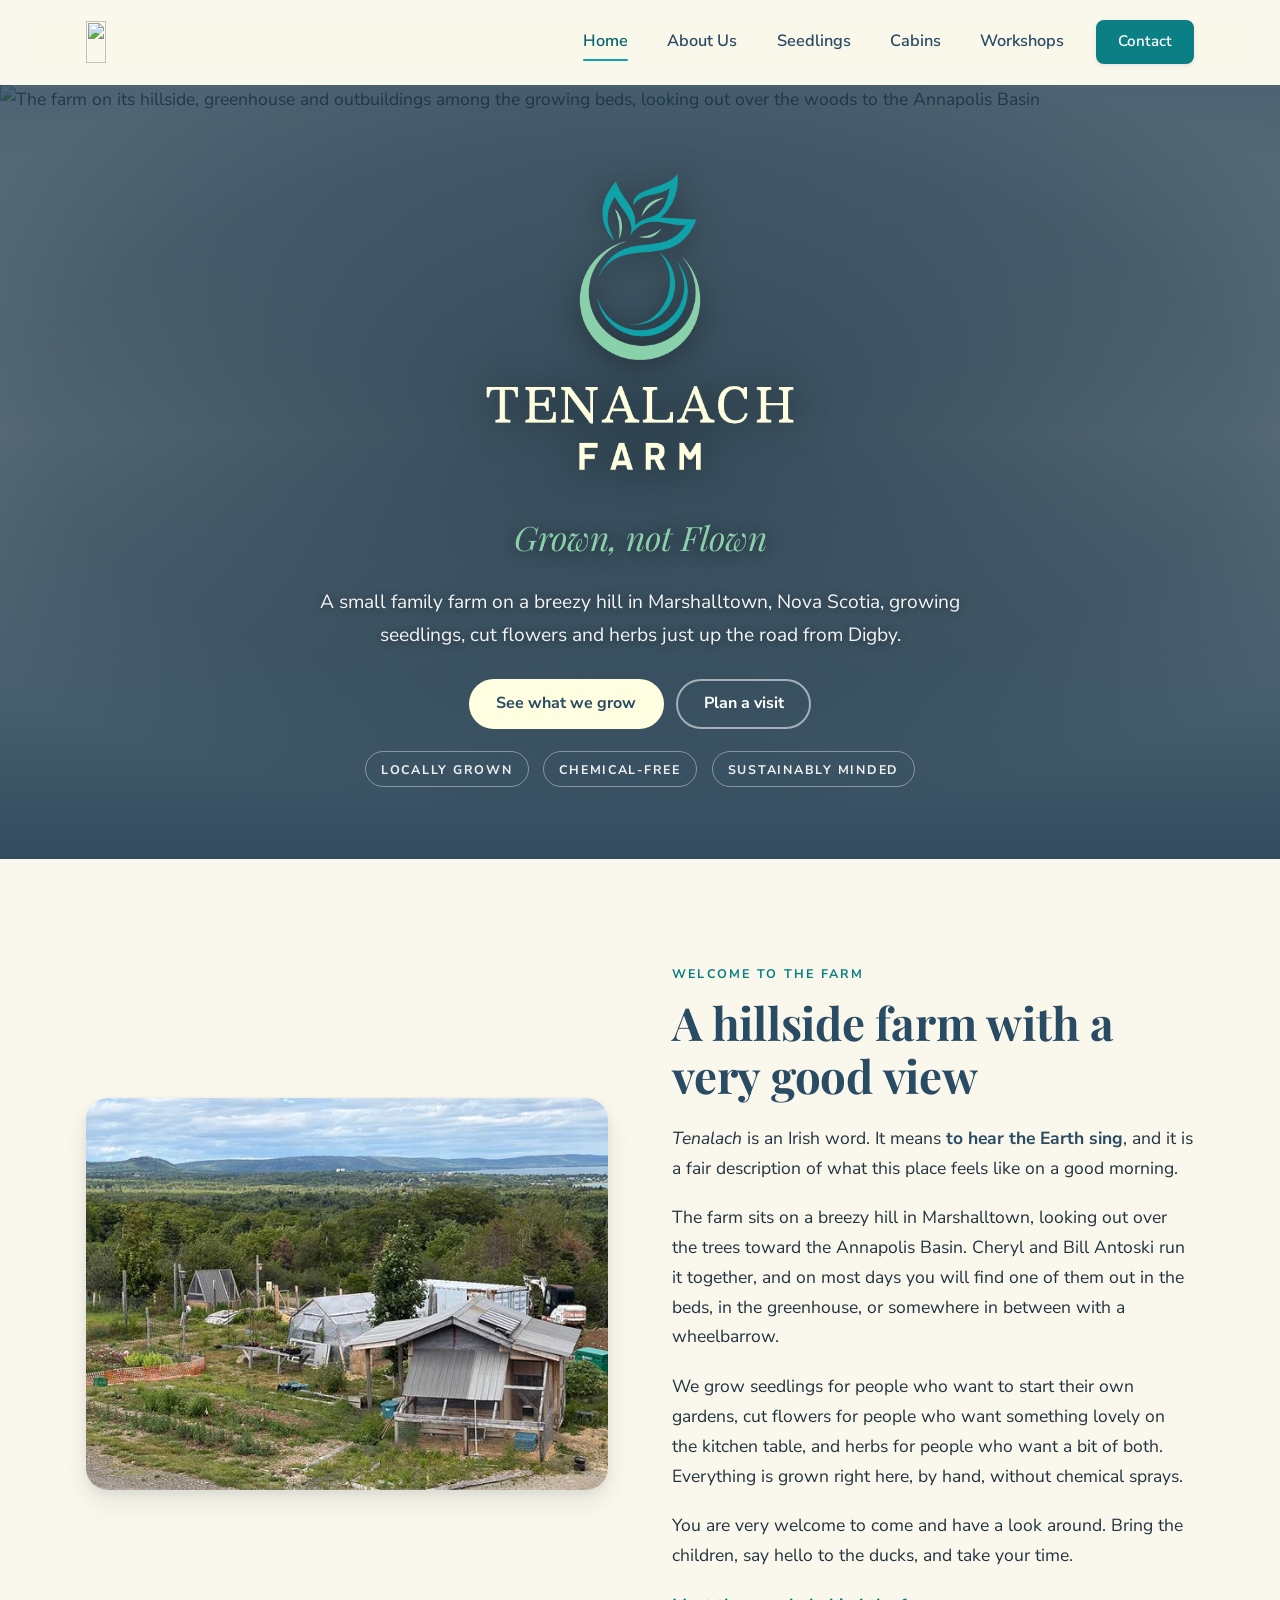
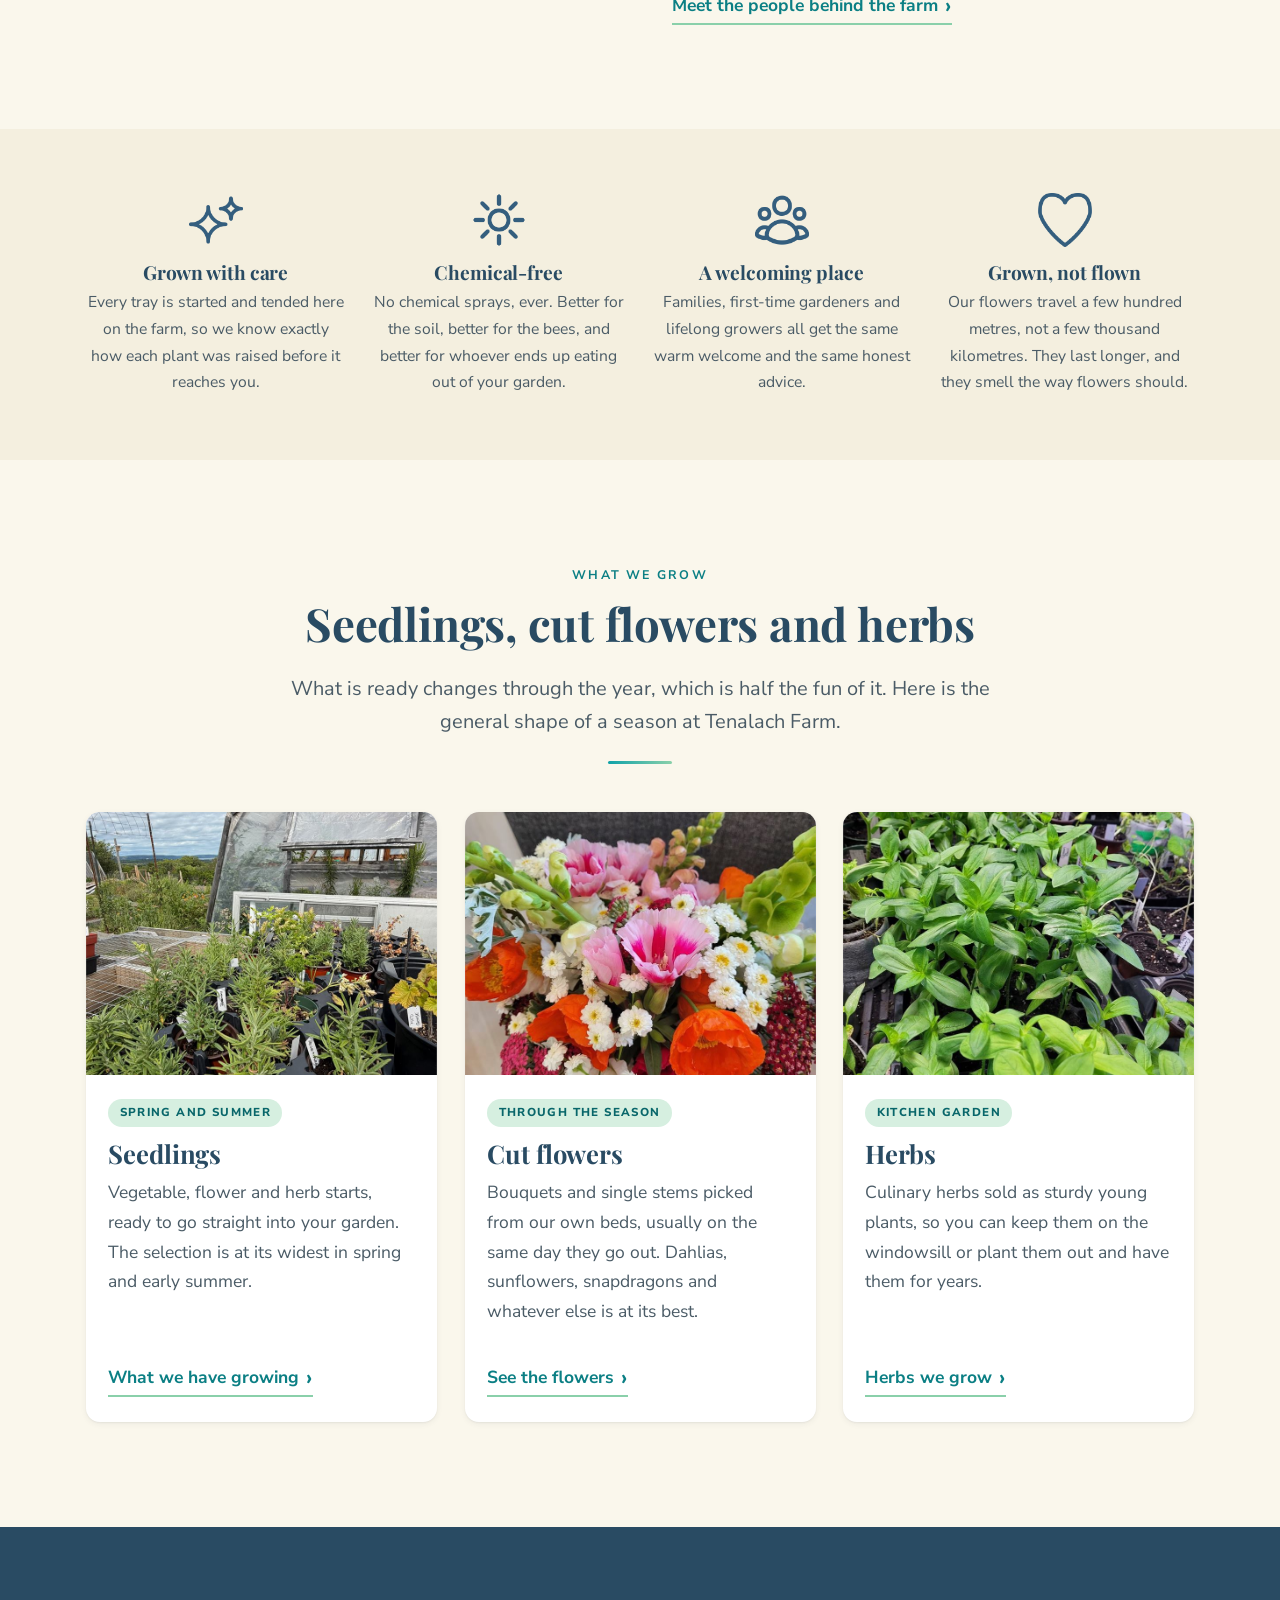
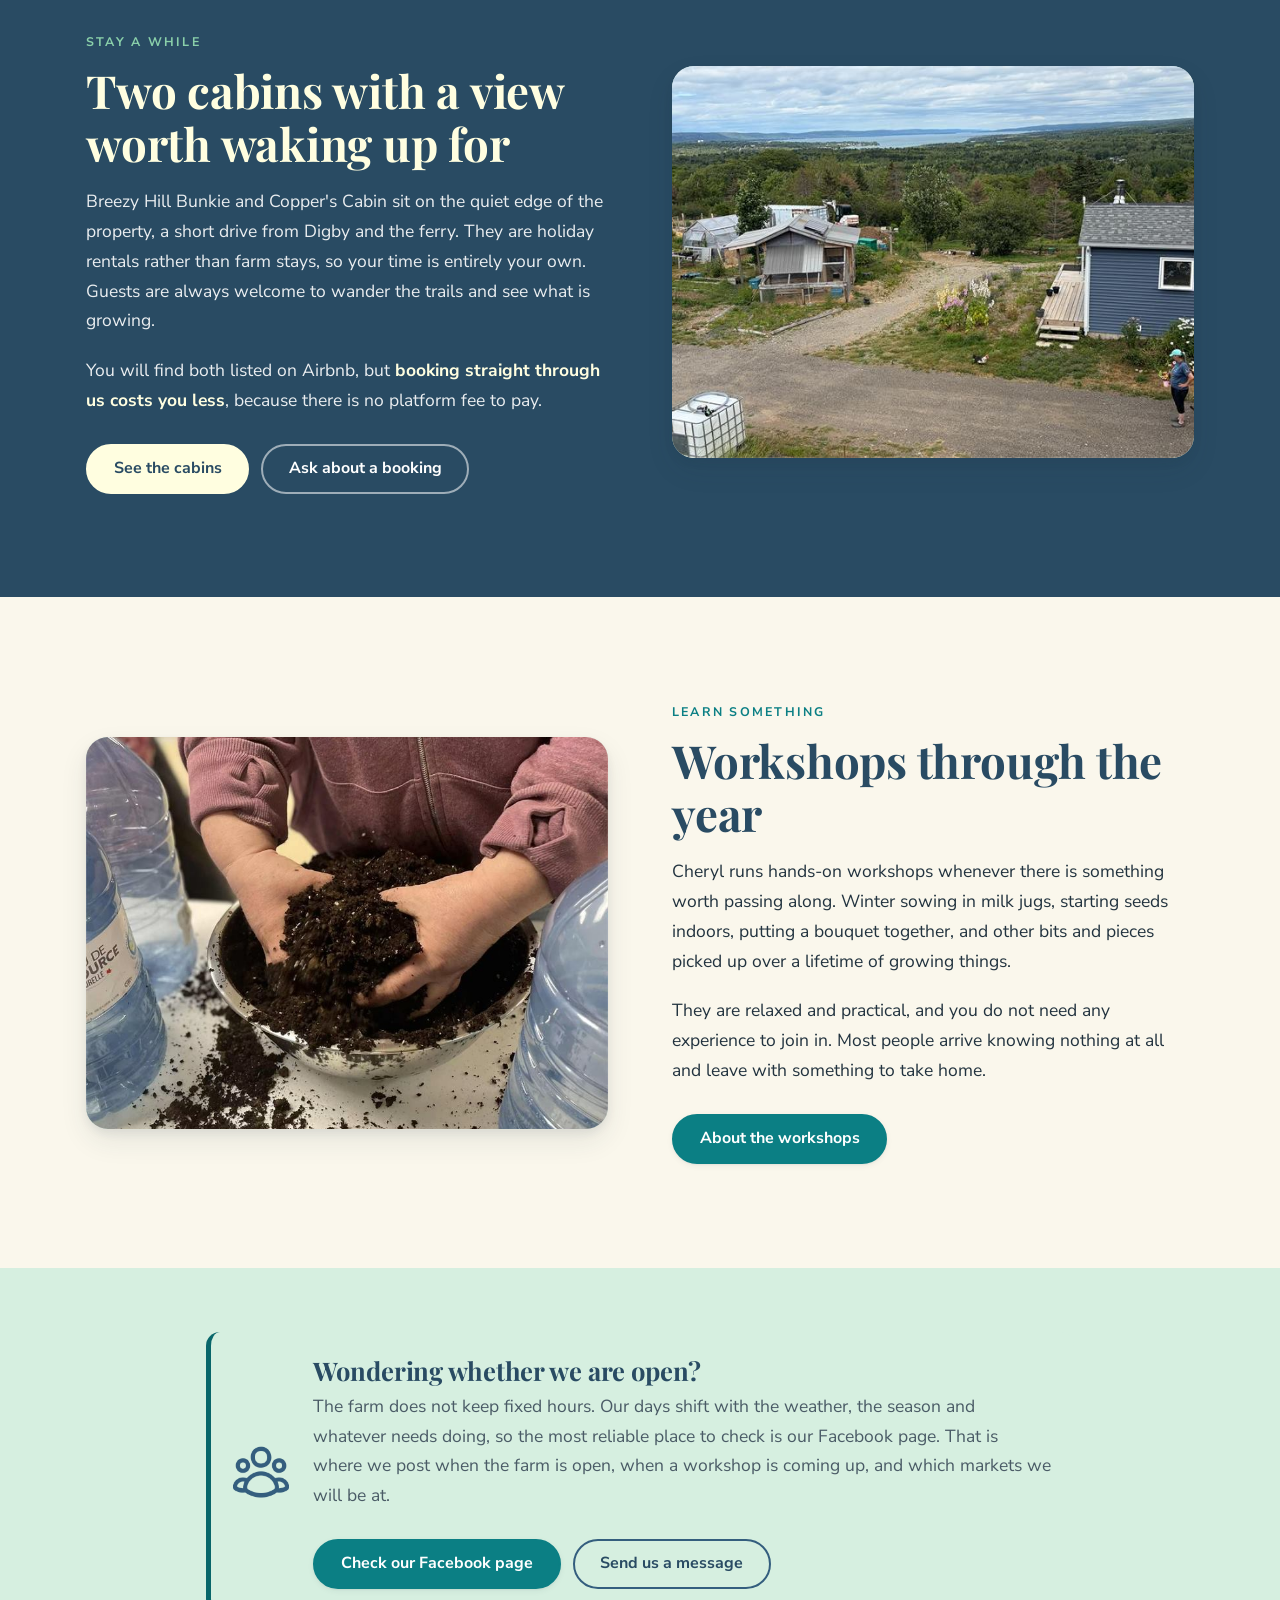
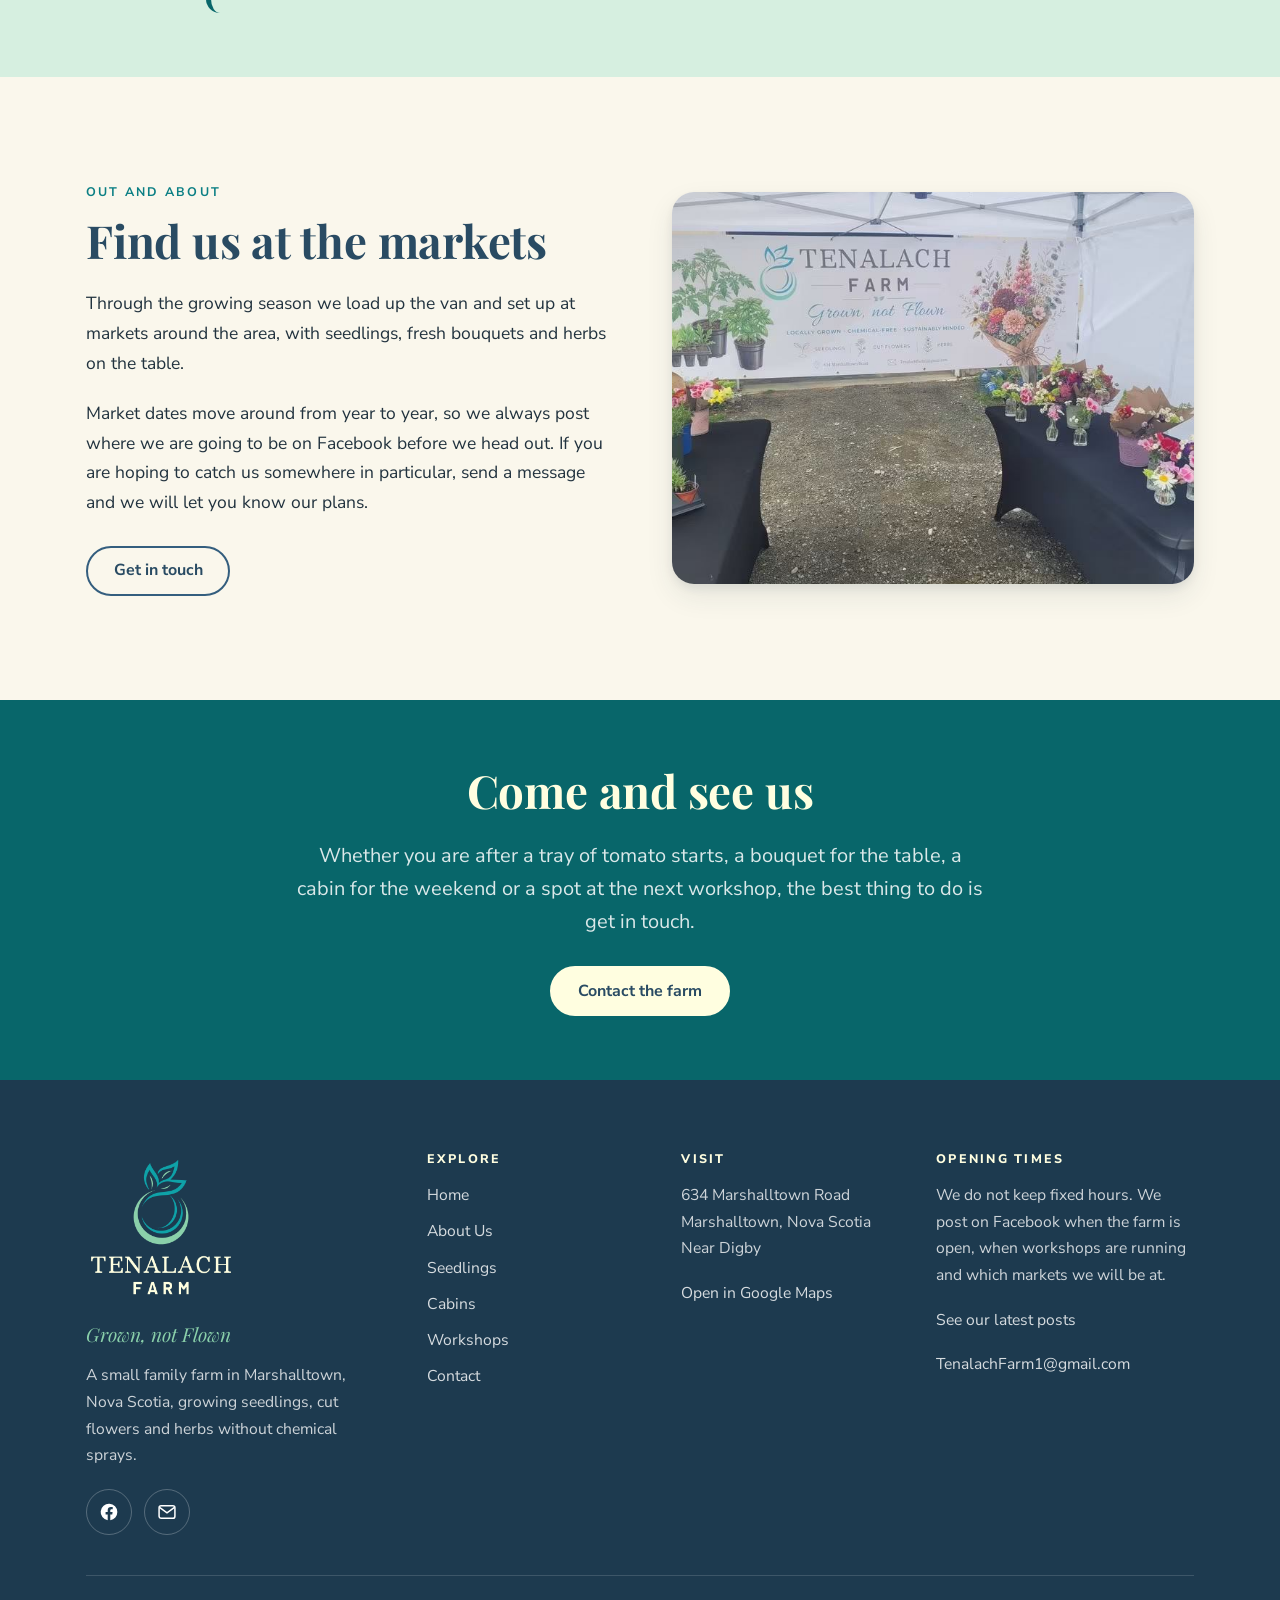
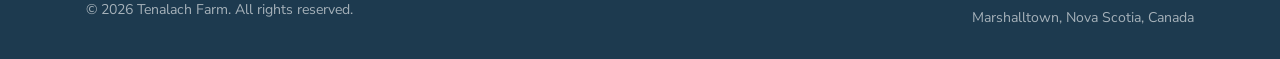
==== commit 4d6d9cc7: "Add files via upload" ====
--- a/index.html
+++ b/index.html
@@ -39,7 +39,7 @@
     "addressRegion": "NS",
     "addressCountry": "CA"
   },
-  "sameAs": ["https://www.facebook.com/p/Tenalach-Farm-100064540729112/"]
+  "sameAs": ["https://www.facebook.com/TenalachFarm1"]
 }
 </script>
 </head>
@@ -51,11 +51,7 @@
 <header class="site-header">
   <div class="container header-inner">
     <a class="brand" href="index.html" aria-label="Tenalach Farm, home">
-      <img class="brand-mark" src="images/brand/logo-mark.png" alt="" width="46" height="46">
-      <span class="brand-text">
-        <span class="brand-name">Tenalach</span>
-        <span class="brand-sub">Farm</span>
-      </span>
+      <img class="brand-logo" src="images/brand/TF_MenuLogo.png" alt="" width="350" height="88">
     </a>
 
     <nav class="nav-desktop" aria-label="Main">
@@ -97,11 +93,11 @@
   <!-- ============================= HERO ============================= -->
   <section class="hero hero--center">
     <div class="hero__media">
-      <img src="images/farm/farm-flower-rows.jpg"
-           srcset="images/farm/farm-flower-rows-800.jpg 800w, images/farm/farm-flower-rows.jpg 1600w"
+      <img src="images/misc/Hero_Background.jpg"
+           srcset="images/misc/Hero_Background-800.jpg 800w, images/misc/Hero_Background.jpg 1344w"
            sizes="100vw"
-           alt="Long flower beds in bloom running across the hillside at Tenalach Farm"
-           width="1600" height="900" fetchpriority="high" decoding="async">
+           alt="The farm on its hillside, greenhouse and outbuildings among the growing beds, looking out over the woods to the Annapolis Basin"
+           width="1344" height="695" fetchpriority="high" decoding="async">
     </div>
     <div class="container hero__inner">
       <h1><img class="hero__logo" src="images/brand/logo-full.png" alt="Tenalach Farm" width="512" height="512"></h1>
@@ -291,7 +287,7 @@
           <h3>Wondering whether we are open?</h3>
           <p>The farm does not keep fixed hours. Our days shift with the weather, the season and whatever needs doing, so the most reliable place to check is our Facebook page. That is where we post when the farm is open, when a workshop is coming up, and which markets we will be at.</p>
           <div class="btn-row">
-            <a class="btn btn--primary" href="https://www.facebook.com/p/Tenalach-Farm-100064540729112/" target="_blank" rel="noopener">Check our Facebook page</a>
+            <a class="btn btn--primary" href="https://www.facebook.com/TenalachFarm1" target="_blank" rel="noopener">Check our Facebook page</a>
             <a class="btn btn--ghost" href="contact.html">Send us a message</a>
           </div>
         </div>
@@ -345,7 +341,7 @@
         <p class="footer-tagline">Grown, not Flown</p>
         <p>A small family farm in Marshalltown, Nova Scotia, growing seedlings, cut flowers and herbs without chemical sprays.</p>
         <div class="social-row">
-          <a href="https://www.facebook.com/p/Tenalach-Farm-100064540729112/" target="_blank" rel="noopener" aria-label="Tenalach Farm on Facebook">
+          <a href="https://www.facebook.com/TenalachFarm1" target="_blank" rel="noopener" aria-label="Tenalach Farm on Facebook">
             <svg viewBox="0 0 24 24" fill="currentColor" aria-hidden="true"><path d="M22 12a10 10 0 1 0-11.56 9.88v-6.99H7.9V12h2.54V9.8c0-2.5 1.49-3.89 3.77-3.89 1.09 0 2.24.2 2.24.2v2.46h-1.26c-1.24 0-1.63.77-1.63 1.56V12h2.78l-.45 2.89h-2.33v6.99A10 10 0 0 0 22 12Z"/></svg>
           </a>
           <a href="mailto:TenalachFarm1@gmail.com" aria-label="Email Tenalach Farm">
@@ -379,7 +375,7 @@
       <div>
         <h4>Opening times</h4>
         <p>We do not keep fixed hours. We post on Facebook when the farm is open, when workshops are running and which markets we will be at.</p>
-        <p><a href="https://www.facebook.com/p/Tenalach-Farm-100064540729112/" target="_blank" rel="noopener">See our latest posts</a></p>
+        <p><a href="https://www.facebook.com/TenalachFarm1" target="_blank" rel="noopener">See our latest posts</a></p>
         <p><a href="mailto:TenalachFarm1@gmail.com">TenalachFarm1@gmail.com</a></p>
       </div>
     </div>
--- a/css/style.css
+++ b/css/style.css
@@ -321,31 +321,17 @@
 .brand {
   display: inline-flex;
   align-items: center;
-  gap: 0.6rem;
   text-decoration: none;
   color: var(--blue-dark);
   flex-shrink: 0;
 }
 
-.brand-mark { width: 38px; height: 38px; }
-
-.brand-text { display: flex; flex-direction: column; line-height: 1; }
-
-.brand-name {
-  font-family: var(--font-display);
-  font-size: 1.15rem;
-  font-weight: 700;
-  letter-spacing: 0.06em;
-  text-transform: uppercase;
-}
-
-.brand-sub {
-  font-size: 0.62rem;
-  font-weight: 700;
-  letter-spacing: 0.42em;
-  text-transform: uppercase;
-  color: var(--teal-dark);
-  margin-top: 3px;
+/* Single supplied lockup, mark and wordmark together. Height drives the size,
+   width follows the intrinsic 350 x 88 ratio set on the img attributes. */
+.brand-logo {
+  display: block;
+  height: 34px;
+  width: auto;
 }
 
 /* Desktop navigation is hidden until there is room for it */
@@ -437,9 +423,12 @@
   position: relative;
   display: flex;
   align-items: center;
-  min-height: 78vh;
-  min-height: 78svh;
-  padding-block: clamp(3.5rem, 12vw, 7rem);
+  /* Exactly one screen below the sticky header, so the whole block lands
+     centred on arrival instead of running off the bottom of a phone. The vh
+     line is a fallback for browsers without svh. */
+  min-height: calc(100vh - var(--header-h));
+  min-height: calc(100svh - var(--header-h));
+  padding-block: clamp(1.5rem, 4svh, 7rem);
   overflow: hidden;
   isolation: isolate;
 }
@@ -463,14 +452,26 @@
   object-position: center 55%;
 }
 
-/* Scrim keeps the cream type readable over any photo */
+/* Cabins hero. The bunkie sits high and left in that photo, so the default
+   crop cuts it off. Pull the window up, and left as well, because narrow
+   screens crop this image horizontally rather than vertically. */
+.hero__media--high img {
+  object-position: 30% 20%;
+}
+
+/* Scrim keeps the cream type readable over any photo. Two layers: a radial pool
+   concentrated behind the text block, over a top-to-bottom base. The photo has a
+   bright sky and a bright band of water across the middle, which is exactly where
+   the logo and tagline sit, so the pool does the heavy lifting there while the
+   edges of the image stay reasonably open. */
 .hero::after {
   content: "";
   position: absolute;
   inset: 0;
   z-index: -1;
   background:
-    linear-gradient(180deg, rgba(29, 58, 79, 0.55) 0%, rgba(29, 58, 79, 0.30) 40%, rgba(29, 58, 79, 0.78) 100%);
+    radial-gradient(ellipse 85% 65% at 50% 44%, rgba(20, 44, 62, 0.62) 0%, rgba(20, 44, 62, 0.28) 55%, rgba(20, 44, 62, 0) 78%),
+    linear-gradient(180deg, rgba(29, 58, 79, 0.78) 0%, rgba(29, 58, 79, 0.66) 45%, rgba(29, 58, 79, 0.90) 100%);
 }
 
 /* Interior heroes are short, so their text sits in the lightest part of the
@@ -482,10 +483,13 @@
 .hero__inner { position: relative; color: #fff; }
 .hero--center .hero__inner { text-align: center; max-width: 760px; margin-inline: auto; }
 
+/* The svh term is what keeps the stack on one screen. The logo is square and
+   easily the tallest item, so on a short phone it gives ground first rather
+   than pushing the buttons and badges below the fold. */
 .hero__logo {
-  width: min(280px, 72vw);
-  margin: 0 auto 1.5rem;
-  filter: drop-shadow(0 2px 12px rgba(0, 0, 0, 0.35));
+  width: min(280px, 72vw, 30svh);
+  margin: 0 auto clamp(0.75rem, 2svh, 1.5rem);
+  filter: drop-shadow(0 2px 16px rgba(0, 0, 0, 0.55));
 }
 
 .hero h1 {
@@ -500,7 +504,7 @@
   font-size: clamp(1.35rem, 4.5vw, 2.1rem);
   color: var(--sage);
   margin: 0 0 0.6em;
-  text-shadow: 0 2px 14px rgba(0, 0, 0, 0.4);
+  text-shadow: 0 2px 16px rgba(0, 0, 0, 0.6);
 }
 
 .hero__text {
@@ -511,12 +515,19 @@
 }
 .hero--center .hero__text { margin-inline: auto; }
 
+/* The two hero buttons wrap onto separate rows on a narrow phone, which costs a
+   whole row of height. Tighter side padding keeps them on one line, and the
+   50px min-height on .btn means the tap target is unaffected. */
+.hero .btn-row { margin-top: clamp(1rem, 3svh, 1.75rem); }
+.hero .btn-row .btn { padding-inline: clamp(1.1rem, 4vw, 1.6rem); }
+
 .hero__badges {
   display: flex;
   flex-wrap: wrap;
   justify-content: center;
   gap: 0.5rem 0.9rem;
-  margin-top: 1.75rem;
+  margin-top: clamp(0.85rem, 2.5svh, 1.75rem);
+  margin-bottom: 0;             /* default ul margin would offset the centring */
   padding: 0;
   list-style: none;
   font-size: 0.78rem;
@@ -1263,9 +1274,7 @@
   }
   .nav-desktop .btn::after { display: none; }
 
-  .brand-mark { width: 46px; height: 46px; }
-  .brand-name { font-size: 1.32rem; }
-  .brand-sub { font-size: 0.66rem; }
+  .brand-logo { height: 42px; }
 
   .card-grid { grid-template-columns: repeat(3, 1fr); gap: 1.75rem; }
   .card-grid--two { grid-template-columns: repeat(2, 1fr); }
@@ -1312,7 +1321,8 @@
    -------------------------------------------------------------------------- */
 
 @media (min-width: 75em) {
-  .hero__logo { width: 330px; }
+  /* Keep the svh cap here too, or a short laptop window loses the buttons. */
+  .hero__logo { width: min(330px, 38svh); }
 
   .nav-desktop a { padding: 0.7rem 1.05rem; font-size: 1.02rem; }
   .nav-desktop a::after { left: 1.05rem; right: 1.05rem; }
